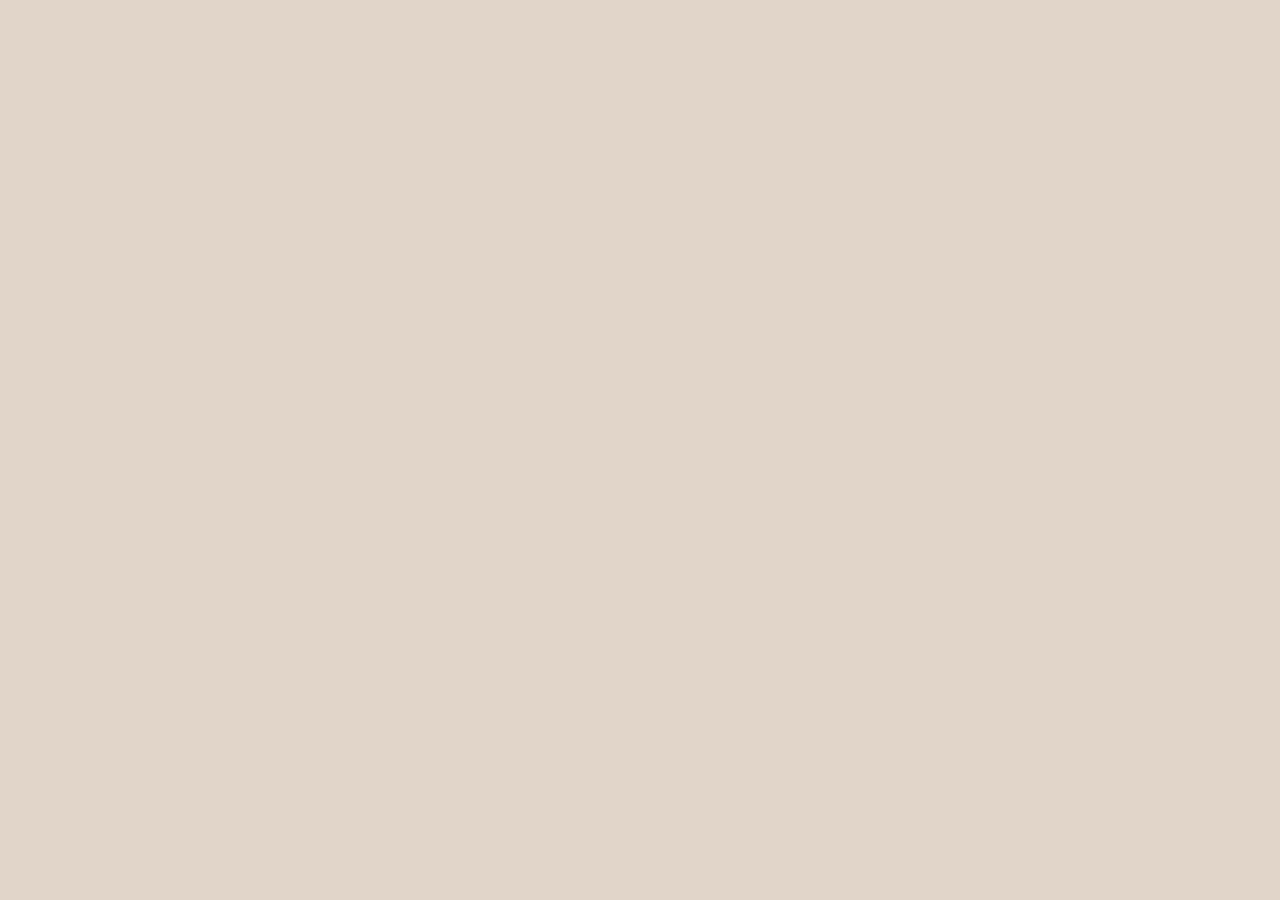
==== index.html @ 3ebf9dfa "feat: add templates for home and menu pages" ====
<!doctype html>
<html lang="en">
  <head>
    <meta charset="UTF-8">
    <meta name="viewport" content="width=device-width, initial-scale=1.0">
    <meta name="description" content="Coffee House Resource — a cozy place to enjoy premium coffee, tea and desserts.">
    <title>Coffee House</title>
    <link rel="icon" href="assets/favicon.svg" type="image/svg+xml">
    <link rel="preconnect" href="https://fonts.googleapis.com">
    <link rel="preconnect" href="https://fonts.gstatic.com" crossorigin>
    <link
      rel="stylesheet"
      href="https://fonts.googleapis.com/css2?family=Inter:ital,wght@0,400;0,600;1,600&display=swap"
    >
    <link rel="stylesheet" href="css/tokens.css">
    <link rel="stylesheet" href="css/base.css">
    <link rel="stylesheet" href="css/components.css">
    <link rel="stylesheet" href="css/layout.css">
  </head>
  <body>
    <header class="header"></header>

    <main class="main"></main>

    <footer class="footer"></footer>
  </body>
</html>
---- css/tokens.css ----
:root {
  --text-primary: #403f3d;
  --text-inverse: #e1d4c9;
  --text-accent: #b0907a;

  --background-page: #e1d4c9;
  --background-container: #665f55;
  --background-overlay: rgb(64 63 61 / 80%);

  --border-primary: #c1b6ad;
  --border-inverse: #665f55;

  --font-family: "Inter", sans-serif;
  --font-weight-regular: 400;
  --font-weight-semibold: 600;

  --heading-1: var(--font-weight-semibold) 72px / 1.05 var(--font-family);
  --heading-1-accent: italic var(--font-weight-semibold) 72px / 1.05 var(--font-family);
  --heading-2: var(--font-weight-semibold) 60px / 1.25 var(--font-family);
  --heading-2-accent: italic var(--font-weight-semibold) 60px / 1.25 var(--font-family);
  --heading-3: var(--font-weight-semibold) 24px / 1.25 var(--font-family);

  --body-medium: var(--font-weight-regular) 16px / 1.5 var(--font-family);
  --body-small: var(--font-weight-regular) 14px / 20px var(--font-family);
  --body-caption: var(--font-weight-semibold) 10px / 1.4 var(--font-family);

  --action-link-button: var(--font-weight-semibold) 16px / 1.5 var(--font-family);
  --action-burger-link: var(--font-weight-semibold) 32px / 1.25 var(--font-family);

  --radius-pill: 100px;
  --radius-large: 40px;
  --radius-medium: 20px;

  --space-4: 4px;
  --space-8: 8px;
  --space-12: 12px;
  --space-16: 16px;
  --space-20: 20px;
  --space-40: 40px;
  --space-60: 60px;
  --space-100: 100px;
  --section-gap: var(--space-100);

  --container-max-width: 1440px;
  --container-padding: 40px;
  --header-height: 60px;

  --button-width: 200px;
  --button-icon-size: 60px;
  --button-burger-size: 44px;
  --icon-size-small: 20px;
  --icon-size-medium: 24px;
  --icon-size-large: 36px;
  --slider-control-width: 40px;
  --slider-control-height: 4px;

  --transition: 0.3s ease-in-out;

  color-scheme: light;
}

/* Dark theme */
:root:has(#theme-toggle:checked) {
  --text-primary: #e1d4c9;
  --text-inverse: #e1d4c9;
  --text-accent: #b0907a;

  --background-page: #292826;
  --background-container: #403f3d;
  --background-overlay: rgb(41 40 38 / 80%);

  --border-primary: #665f55;
  --border-inverse: #c1b6ad;

  color-scheme: dark;
}

@media (max-width: 600px) {
  :root {
    --heading-1: var(--font-weight-semibold) 42px / 1.15 var(--font-family);
    --heading-1-accent: italic var(--font-weight-semibold) 42px / 1.15 var(--font-family);
    --heading-2: var(--font-weight-semibold) 32px / 1.25 var(--font-family);
    --heading-2-accent: italic var(--font-weight-semibold) 32px / 1.25 var(--font-family);

    --container-padding: 16px;
  }
}
---- css/base.css ----
*,
*::before,
*::after {
  box-sizing: border-box;
}

html {
  scroll-behavior: smooth;
  -webkit-text-size-adjust: 100%;
}

body {
  margin: 0;
  min-width: 380px;
  font: var(--body-medium);
  color: var(--text-primary);
  background-color: var(--background-page);
  transition:
    color var(--transition),
    background-color var(--transition);
}

h1,
h2,
h3,
p,
ul,
figure {
  margin: 0;
}

ul {
  padding: 0;
  list-style: none;
}

a {
  color: inherit;
  text-decoration: none;
}

img,
svg {
  display: block;
  max-width: 100%;
}

button,
input {
  font: inherit;
  color: inherit;
}

button {
  padding: 0;
  border: none;
  background: none;
  cursor: pointer;
}

.container {
  width: 100%;
  max-width: var(--container-max-width);
  margin-inline: auto;
  padding-inline: var(--container-padding);
}

.accent {
  font-style: italic;
  color: var(--text-accent);
}

.visually-hidden {
  position: absolute;
  width: 1px;
  height: 1px;
  margin: -1px;
  padding: 0;
  overflow: hidden;
  clip: rect(0 0 0 0);
  white-space: nowrap;
  border: 0;
}
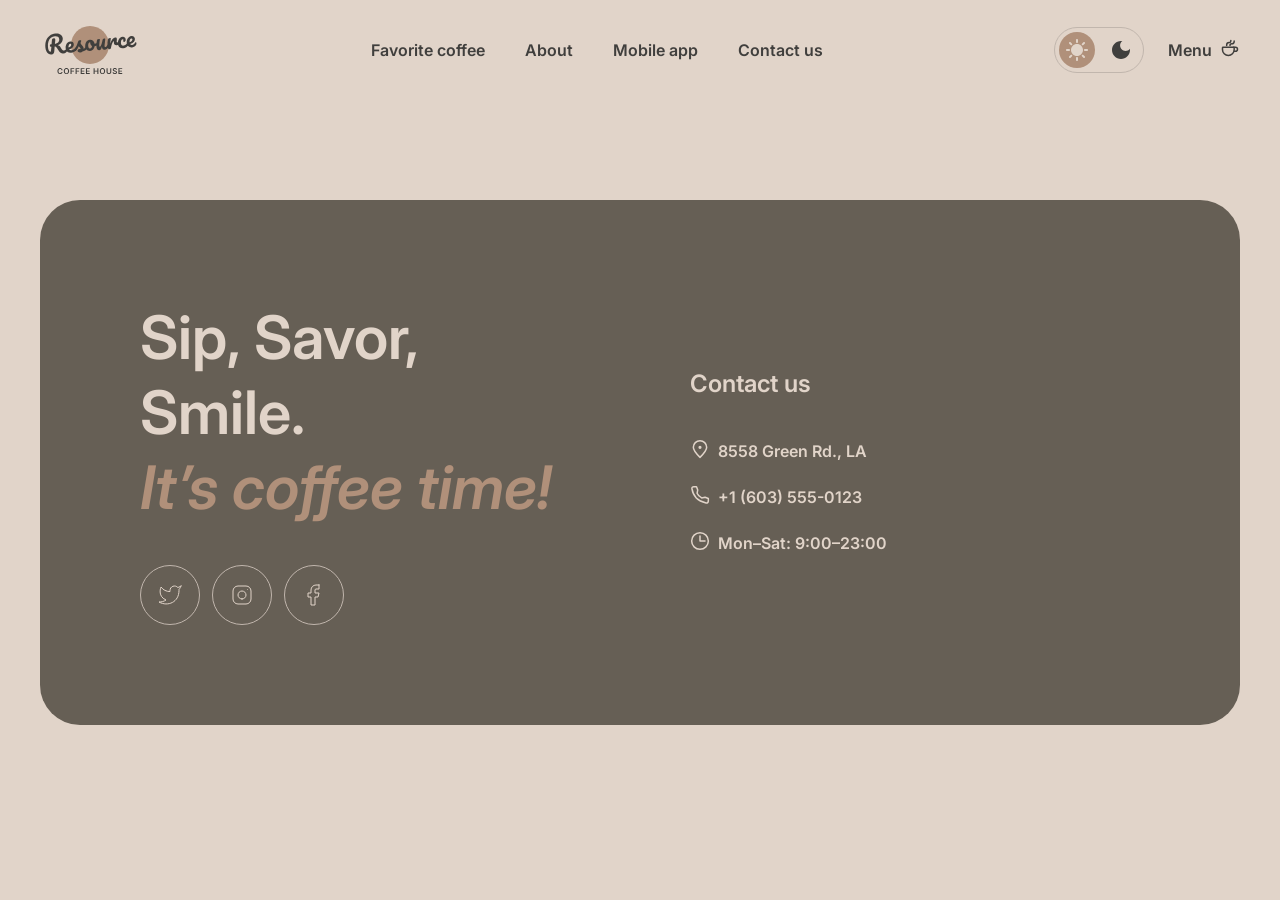
==== commit 35cfb7f0: "feat: add layout for header and footer on both pages" ====
--- a/index.html
+++ b/index.html
@@ -18,10 +18,107 @@
     <link rel="stylesheet" href="css/layout.css">
   </head>
   <body>
-    <header class="header"></header>
+    <header class="header">
+      <div class="container header__inner">
+        <a class="logo" href="index.html">
+          <img class="logo__image logo__image--light" src="assets/icons/logo.svg" width="100" height="60" alt="Resource Coffee House">
+          <img class="logo__image logo__image--dark" src="assets/icons/logo-dark.svg" width="100" height="60" alt="Resource Coffee House">
+        </a>
+        <nav class="nav" aria-label="Main navigation">
+          <ul class="nav__list">
+            <li><a class="link" href="#favorite-coffee">Favorite coffee</a></li>
+            <li><a class="link" href="#about">About</a></li>
+            <li><a class="link" href="#mobile-app">Mobile app</a></li>
+            <li><a class="link" href="#contacts">Contact us</a></li>
+          </ul>
+          <ul class="nav__catalog">
+            <li><a class="link" href="menu.html">Menu <svg class="icon icon--coffee-cup" viewBox="0 0 20 20" fill="none" aria-hidden="true" focusable="false">
+              <path d="M14.1667 9.76667V11.6667C14.1667 14.8883 11.555 17.5 8.33333 17.5C5.11167 17.5 2.5 14.8883 2.5 11.6667V9.76667C2.5 9.4353 2.76863 9.16667 3.1 9.16667H13.5667C13.898 9.16667 14.1667 9.4353 14.1667 9.76667Z" stroke="currentColor" stroke-width="1.5" stroke-linecap="round" stroke-linejoin="round"/>
+              <path d="M10 7.5C10 6.66667 10.5952 5.83333 11.7857 5.83333C13.1007 5.83333 14.1667 4.76734 14.1667 3.45238V2.91667" stroke="currentColor" stroke-width="1.5" stroke-linecap="round" stroke-linejoin="round"/>
+              <path d="M6.66667 7.5V7.08333C6.66667 5.70262 7.78595 4.58333 9.16667 4.58333C10.0871 4.58333 10.8333 3.83714 10.8333 2.91667V2.5" stroke="currentColor" stroke-width="1.5" stroke-linecap="round" stroke-linejoin="round"/>
+              <path d="M13.3333 9.16667H15.4167C16.5673 9.16667 17.5 10.0994 17.5 11.25C17.5 12.4006 16.5673 13.3333 15.4167 13.3333H14.1667" stroke="currentColor" stroke-width="1.5" stroke-linecap="round" stroke-linejoin="round"/>
+            </svg></a></li>
+          </ul>
+        </nav>
+        <label class="theme-switch header__theme-switch">
+          <input class="theme-switch__input visually-hidden" id="theme-toggle" type="checkbox" role="switch" aria-label="Dark theme">
+          <span class="theme-switch__option theme-switch__option--light"><svg class="icon icon--sun" viewBox="0 0 36 36" fill="none" aria-hidden="true" focusable="false">
+            <path d="M17 10V8C17 7.45 17.45 7 18 7C18.55 7 19 7.45 19 8V10C19 10.55 18.55 11 18 11C17.45 11 17 10.55 17 10ZM24.36 13.05L25.77 11.63C26.16 11.24 26.16 10.61 25.77 10.22C25.38 9.83 24.75 9.83 24.36 10.22L22.95 11.64C22.56 12.03 22.56 12.66 22.95 13.05C23.34 13.44 23.97 13.44 24.36 13.05ZM28 17H26C25.45 17 25 17.45 25 18C25 18.55 25.45 19 26 19H28C28.55 19 29 18.55 29 18C29 17.45 28.55 17 28 17ZM18 25C17.45 25 17 25.45 17 26V28C17 28.55 17.45 29 18 29C18.55 29 19 28.55 19 28V26C19 25.45 18.55 25 18 25ZM11.64 13.05L10.22 11.64C9.83 11.25 9.83 10.61 10.22 10.23C10.61 9.85 11.25 9.84 11.63 10.23L13.04 11.64C13.43 12.03 13.43 12.67 13.04 13.05C12.65 13.43 12.02 13.44 11.64 13.05ZM22.95 22.95C22.56 23.34 22.56 23.98 22.95 24.36L24.36 25.77C24.75 26.16 25.39 26.16 25.77 25.77C26.16 25.38 26.16 24.74 25.77 24.36L24.36 22.95C23.98 22.56 23.34 22.56 22.95 22.95ZM8 19H10C10.55 19 11 18.55 11 18C11 17.45 10.55 17 10 17H8C7.45 17 7 17.45 7 18C7 18.55 7.45 19 8 19ZM11.64 25.78L13.05 24.37C13.44 23.98 13.44 23.34 13.05 22.96C12.66 22.58 12.02 22.57 11.64 22.96L10.23 24.37C9.84 24.76 9.84 25.4 10.23 25.78C10.61 26.17 11.25 26.17 11.64 25.78ZM18 12C14.69 12 12 14.69 12 18C12 21.31 14.69 24 18 24C21.31 24 24 21.31 24 18C24 14.69 21.31 12 18 12Z" fill="currentColor"/>
+          </svg></span>
+          <span class="theme-switch__option theme-switch__option--dark"><svg class="icon icon--moon" viewBox="0 0 36 36" fill="none" aria-hidden="true" focusable="false">
+            <path d="M18 9C13.03 9 9 13.03 9 18C9 22.97 13.03 27 18 27C22.97 27 27 22.97 27 18C27 17.54 26.96 17.08 26.9 16.64C25.92 18.01 24.32 18.9 22.5 18.9C19.52 18.9 17.1 16.48 17.1 13.5C17.1 11.69 17.99 10.08 19.36 9.1C18.92 9.04 18.46 9 18 9Z" fill="currentColor"/>
+          </svg></span>
+        </label>
+        <button class="burger-button header__burger" type="button" aria-label="Open menu">
+          <svg class="icon icon--burger" viewBox="0 0 17.5 9.5" fill="none" aria-hidden="true" focusable="false">
+            <path d="M0.75 0.75H16.75" stroke="currentColor" stroke-width="1.5" stroke-linecap="round" stroke-linejoin="round"/>
+            <path d="M0.75 8.75H16.75" stroke="currentColor" stroke-width="1.5" stroke-linecap="round" stroke-linejoin="round"/>
+          </svg>
+        </button>
+      </div>
+    </header>
 
     <main class="main"></main>
 
-    <footer class="footer"></footer>
+    <footer class="footer" id="contacts">
+      <div class="container">
+        <div class="footer__inner">
+          <div class="footer__offer">
+            <h2 class="footer__title">Sip, Savor, Smile. <span class="accent">It’s coffee time!</span></h2>
+            <ul class="footer__socials">
+              <li>
+                <a class="social-link" href="https://x.com" target="_blank" rel="noopener noreferrer" aria-label="Twitter">
+                  <svg class="icon icon--twitter" viewBox="0 0 24 24" fill="none" aria-hidden="true" focusable="false">
+                    <path d="M23 3.01006C23 3.01006 20.9821 4.20217 19.86 4.54006C19.2577 3.84757 18.4573 3.35675 17.567 3.13398C16.6767 2.91122 15.7395 2.96725 14.8821 3.29451C14.0247 3.62177 13.2884 4.20446 12.773 4.96377C12.2575 5.72309 11.9877 6.62239 12 7.54006V8.54006C10.2426 8.58562 8.50127 8.19587 6.93101 7.4055C5.36074 6.61513 4.01032 5.44869 3 4.01006C3 4.01006 -1 13.0101 8 17.0101C5.94053 18.408 3.48716 19.109 1 19.0101C10 24.0101 21 19.0101 21 7.51006C20.9991 7.23151 20.9723 6.95365 20.92 6.68006C21.9406 5.67355 23 3.01006 23 3.01006Z" stroke="currentColor" stroke-linecap="round" stroke-linejoin="round"/>
+                  </svg>
+                </a>
+              </li>
+              <li>
+                <a class="social-link" href="https://www.instagram.com" target="_blank" rel="noopener noreferrer" aria-label="Instagram">
+                  <svg class="icon icon--instagram" viewBox="0 0 24 24" fill="none" aria-hidden="true" focusable="false">
+                    <path d="M12 16C14.2091 16 16 14.2091 16 12C16 9.79086 14.2091 8 12 8C9.79086 8 8 9.79086 8 12C8 14.2091 9.79086 16 12 16Z" stroke="currentColor" stroke-linecap="round" stroke-linejoin="round"/>
+                    <path d="M3 16V8C3 5.23858 5.23858 3 8 3H16C18.7614 3 21 5.23858 21 8V16C21 18.7614 18.7614 21 16 21H8C5.23858 21 3 18.7614 3 16Z" stroke="currentColor"/>
+                    <path d="M17.5 6.51L17.51 6.49889" stroke="currentColor" stroke-linecap="round" stroke-linejoin="round"/>
+                  </svg>
+                </a>
+              </li>
+              <li>
+                <a class="social-link" href="https://www.facebook.com" target="_blank" rel="noopener noreferrer" aria-label="Facebook">
+                  <svg class="icon icon--facebook" viewBox="0 0 24 24" fill="none" aria-hidden="true" focusable="false">
+                    <path d="M17 2H14C12.6739 2 11.4021 2.52678 10.4645 3.46447C9.52678 4.40215 9 5.67392 9 7V10H6V14H9V22H13V14H16L17 10H13V7C13 6.73478 13.1054 6.48043 13.2929 6.29289C13.4804 6.10536 13.7348 6 14 6H17V2Z" stroke="currentColor" stroke-linecap="round" stroke-linejoin="round"/>
+                  </svg>
+                </a>
+              </li>
+            </ul>
+          </div>
+          <div class="footer__contacts">
+            <h3 class="footer__subtitle">Contact us</h3>
+            <address class="footer__address">
+              <ul class="footer__contacts-list">
+                <li>
+                  <a class="link" href="https://www.google.com/maps/search/?api=1&amp;query=8558+Green+Rd.,+Los+Angeles" target="_blank" rel="noopener noreferrer">
+                    <svg class="icon icon--pin" viewBox="0 0 20 20" fill="none" aria-hidden="true" focusable="false">
+                      <path d="M16.6667 8.33333C16.6667 12.0152 10 18.3333 10 18.3333C10 18.3333 3.33333 12.0152 3.33333 8.33333C3.33333 4.65143 6.3181 1.66667 10 1.66667C13.6819 1.66667 16.6667 4.65143 16.6667 8.33333Z" stroke="currentColor" stroke-width="1.5"/>
+                      <path d="M10 9.16667C10.4602 9.16667 10.8333 8.79357 10.8333 8.33333C10.8333 7.8731 10.4602 7.5 10 7.5C9.53976 7.5 9.16667 7.8731 9.16667 8.33333C9.16667 8.79357 9.53976 9.16667 10 9.16667Z" fill="currentColor" stroke="currentColor" stroke-width="1.5" stroke-linecap="round" stroke-linejoin="round"/>
+                    </svg>8558 Green Rd., LA
+                  </a>
+                </li>
+                <li>
+                  <a class="link" href="tel:+16035550123"><svg class="icon icon--phone" viewBox="0 0 20 20" fill="none" aria-hidden="true" focusable="false">
+                    <path d="M15.0985 12.2517L11.6667 12.9167C9.34857 11.7532 7.91667 10.4167 7.08333 8.33333L7.72496 4.89158L6.5121 1.66667L3.72959 1.66667C2.60204 1.66667 1.71479 2.59962 1.90121 3.71165C2.299 6.08458 3.37244 10.0391 6.25 12.9167C9.27351 15.9402 13.5663 17.3318 16.1379 17.9288C17.2991 18.1984 18.3333 17.2908 18.3333 16.0988L18.3333 13.4844L15.0985 12.2517Z" stroke="currentColor" stroke-width="1.5" stroke-linecap="round" stroke-linejoin="round"/>
+                  </svg>+1 (603) 555-0123</a>
+                </li>
+                <li>
+                  <span class="link footer__hours"><svg class="icon icon--clock" viewBox="0 0 20 20" fill="none" aria-hidden="true" focusable="false">
+                    <path d="M10 5L10 10L15 10" stroke="currentColor" stroke-width="1.5" stroke-linecap="round" stroke-linejoin="round"/>
+                    <path d="M10 18.3333C14.6024 18.3333 18.3333 14.6024 18.3333 10C18.3333 5.39763 14.6024 1.66667 10 1.66667C5.39763 1.66667 1.66667 5.39763 1.66667 10C1.66667 14.6024 5.39763 18.3333 10 18.3333Z" stroke="currentColor" stroke-width="1.5" stroke-linecap="round" stroke-linejoin="round"/>
+                  </svg>Mon–Sat: 9:00–23:00</span>
+                </li>
+              </ul>
+            </address>
+          </div>
+        </div>
+      </div>
+    </footer>
   </body>
 </html>
--- a/css/tokens.css
+++ b/css/tokens.css
@@ -36,6 +36,7 @@
   --space-12: 12px;
   --space-16: 16px;
   --space-20: 20px;
+  --space-24: 24px;
   --space-40: 40px;
   --space-60: 60px;
   --space-100: 100px;
--- a/css/base.css
+++ b/css/base.css
@@ -81,3 +81,8 @@
   white-space: nowrap;
   border: 0;
 }
+
+:focus-visible {
+  outline: 2px solid var(--text-accent);
+  outline-offset: 2px;
+}
--- a/css/components.css
+++ b/css/components.css
@@ -0,0 +1,381 @@
+.icon {
+  --icon-size: var(--icon-size-medium);
+
+  display: block;
+  flex-shrink: 0;
+  width: var(--icon-size);
+  height: var(--icon-size);
+}
+
+.icon--coffee-cup,
+.icon--pin,
+.icon--phone,
+.icon--clock {
+  --icon-size: var(--icon-size-small);
+}
+
+.icon--app-store {
+  --icon-size: 32px;
+}
+
+.icon--google-play {
+  --icon-size: 28px;
+}
+
+.icon--sun,
+.icon--moon {
+  --icon-size: var(--icon-size-large);
+}
+
+.link {
+  position: relative;
+  display: inline-flex;
+  align-items: flex-start;
+  gap: var(--space-8);
+  font: var(--action-link-button);
+}
+
+.link::after {
+  content: "";
+  position: absolute;
+  left: 0;
+  right: 0;
+  bottom: calc(-1 * var(--space-4));
+  height: 2px;
+  border-radius: var(--radius-pill);
+  background-color: currentColor;
+  transform: scaleX(0);
+  transition: transform var(--transition);
+}
+
+.link:hover::after,
+.link[aria-current="page"]::after {
+  transform: scaleX(1);
+}
+
+.button {
+  display: inline-flex;
+  align-items: center;
+  justify-content: center;
+  width: var(--button-width);
+  max-width: 100%;
+  border: 1px solid transparent;
+  border-radius: var(--radius-pill);
+  font: var(--action-link-button);
+  text-align: center;
+  transition:
+    color var(--transition),
+    background-color var(--transition),
+    border-color var(--transition);
+}
+
+.button--primary {
+  padding: var(--space-20);
+  color: var(--text-primary);
+  background-color: var(--background-page);
+}
+
+.button--primary .icon {
+  width: 0;
+  opacity: 0;
+  transition:
+    width var(--transition),
+    margin var(--transition),
+    opacity var(--transition);
+}
+
+.button--primary:hover .icon {
+  width: var(--icon-size);
+  margin-inline-start: var(--space-8);
+  opacity: 1;
+}
+
+.button--secondary {
+  padding: var(--space-8) var(--space-20);
+  color: var(--text-primary);
+  border-color: var(--border-inverse);
+}
+
+.button--secondary:hover {
+  color: var(--text-inverse);
+  background-color: var(--background-container);
+  border-color: var(--background-container);
+}
+
+.store-button {
+  display: inline-flex;
+  align-items: center;
+  gap: var(--space-8);
+  width: var(--button-width);
+  padding: var(--space-12) var(--space-20);
+  color: var(--text-primary);
+  border: 1px solid var(--border-inverse);
+  border-radius: var(--radius-pill);
+  transition:
+    color var(--transition),
+    background-color var(--transition),
+    border-color var(--transition);
+}
+
+.store-button:hover {
+  color: var(--text-inverse);
+  background-color: var(--background-container);
+  border-color: var(--background-container);
+}
+
+.store-button__icon-box {
+  display: flex;
+  align-items: center;
+  justify-content: center;
+  width: var(--icon-size-large);
+  height: var(--icon-size-large);
+}
+
+.store-button__text {
+  display: flex;
+  flex-direction: column;
+  gap: 2px;
+  font: var(--action-link-button);
+  white-space: nowrap;
+}
+
+.store-button__caption {
+  font: var(--body-caption);
+}
+
+.icon-button {
+  display: inline-flex;
+  align-items: center;
+  justify-content: center;
+  flex-shrink: 0;
+  width: var(--button-icon-size);
+  height: var(--button-icon-size);
+  color: var(--text-primary);
+  border: 1px solid var(--border-inverse);
+  border-radius: var(--radius-pill);
+  transition:
+    color var(--transition),
+    background-color var(--transition),
+    border-color var(--transition);
+}
+
+.icon-button:hover {
+  color: var(--text-inverse);
+  background-color: var(--background-container);
+  border-color: var(--background-container);
+}
+
+.social-link {
+  display: inline-flex;
+  align-items: center;
+  justify-content: center;
+  width: var(--button-icon-size);
+  height: var(--button-icon-size);
+  color: var(--text-inverse);
+  border: 1px solid var(--border-primary);
+  border-radius: var(--radius-pill);
+  transition:
+    color var(--transition),
+    background-color var(--transition),
+    border-color var(--transition);
+}
+
+.social-link:hover {
+  color: var(--text-primary);
+  background-color: var(--background-page);
+  border-color: var(--background-page);
+}
+
+.burger-button {
+  display: inline-flex;
+  align-items: center;
+  justify-content: center;
+  width: var(--button-burger-size);
+  height: var(--button-burger-size);
+  color: var(--text-primary);
+  border: 1px solid var(--border-inverse);
+  border-radius: var(--radius-pill);
+  transition:
+    color var(--transition),
+    background-color var(--transition);
+}
+
+.burger-button:hover {
+  color: var(--text-inverse);
+  background-color: var(--background-container);
+}
+
+.burger-button .icon--burger {
+  width: 18px;
+  height: 10px;
+}
+
+.theme-switch {
+  --theme-option-size: var(--icon-size-large);
+
+  display: inline-flex;
+  align-items: center;
+  gap: var(--space-8);
+  padding: var(--space-4);
+  border: 1px solid var(--border-primary);
+  border-radius: var(--radius-pill);
+  cursor: pointer;
+  transition: border-color var(--transition);
+}
+
+.theme-switch:has(:focus-visible) {
+  outline: 2px solid var(--text-accent);
+  outline-offset: 2px;
+}
+
+.theme-switch__option {
+  display: flex;
+  align-items: center;
+  justify-content: center;
+  width: var(--theme-option-size);
+  height: var(--theme-option-size);
+  color: var(--text-primary);
+  border-radius: var(--radius-pill);
+  transition:
+    color var(--transition),
+    background-color var(--transition);
+}
+
+.theme-switch__input:not(:checked) ~ .theme-switch__option--light,
+.theme-switch__input:checked ~ .theme-switch__option--dark {
+  color: var(--text-inverse);
+  background-color: var(--text-accent);
+}
+
+.theme-switch:hover .theme-switch__input:not(:checked) ~ .theme-switch__option--dark,
+.theme-switch:hover .theme-switch__input:checked ~ .theme-switch__option--light {
+  color: var(--text-inverse);
+  background-color: var(--background-container);
+}
+
+@media (max-width: 768px) {
+  .theme-switch {
+    --theme-option-size: 44px;
+  }
+}
+
+.tab {
+  display: inline-flex;
+  align-items: center;
+  gap: var(--space-8);
+  padding: var(--space-8) var(--space-16) var(--space-8) var(--space-8);
+  font: var(--action-link-button);
+  color: var(--text-primary);
+  border: 1px solid var(--border-primary);
+  border-radius: var(--radius-pill);
+  transition:
+    color var(--transition),
+    background-color var(--transition),
+    border-color var(--transition);
+}
+
+.tab__icon {
+  display: flex;
+  align-items: center;
+  justify-content: center;
+  width: 30px;
+  height: 30px;
+  border-radius: var(--radius-pill);
+  background-color: var(--border-primary);
+  transition: background-color var(--transition);
+}
+
+.tab--active,
+.tab:hover {
+  color: var(--text-inverse);
+  background-color: var(--background-container);
+  border-color: var(--background-container);
+}
+
+.tab--active .tab__icon,
+.tab:hover .tab__icon {
+  background-color: var(--background-page);
+}
+
+.slider-controls {
+  display: flex;
+  gap: var(--space-12);
+}
+
+.slider-control {
+  width: var(--slider-control-width);
+  height: var(--slider-control-height);
+  border-radius: var(--radius-pill);
+  background-color: var(--border-primary);
+  transition: background-color var(--transition);
+}
+
+.slider-control--active {
+  background-color: var(--background-container);
+}
+
+.card {
+  display: flex;
+  flex-direction: column;
+  height: 100%;
+  overflow: hidden;
+  color: var(--text-primary);
+  border: 1px solid var(--border-primary);
+  border-radius: var(--radius-large);
+  cursor: pointer;
+}
+
+.card__image-box {
+  aspect-ratio: 1;
+  overflow: hidden;
+  border-radius: var(--radius-large);
+}
+
+.card__image {
+  width: 100%;
+  height: 100%;
+  object-fit: cover;
+  transform: scale(1.1);
+  transition: transform var(--transition);
+}
+
+.card:hover .card__image {
+  transform: scale(1);
+}
+
+.card__body {
+  display: flex;
+  flex: 1;
+  flex-direction: column;
+  justify-content: space-between;
+  gap: var(--space-12);
+  padding: var(--space-20);
+}
+
+.card__info {
+  display: flex;
+  flex-direction: column;
+  gap: var(--space-12);
+}
+
+.card__title,
+.card__price {
+  font: var(--heading-3);
+}
+
+.photo {
+  overflow: hidden;
+  border-radius: var(--radius-medium);
+}
+
+.photo__image {
+  width: 100%;
+  height: 100%;
+  object-fit: cover;
+  transform: scale(1.1);
+  transition: transform var(--transition);
+}
+
+.photo:hover .photo__image {
+  transform: scale(1);
+}
--- a/css/layout.css
+++ b/css/layout.css
@@ -0,0 +1,145 @@
+.header {
+  padding-top: var(--space-20);
+}
+
+.header__inner {
+  display: grid;
+  grid-template-columns: auto 1fr auto auto;
+  align-items: center;
+  column-gap: var(--space-24);
+  min-height: var(--header-height);
+}
+
+.logo {
+  grid-column: 1;
+  grid-row: 1;
+}
+
+.logo__image--dark,
+:root:has(#theme-toggle:checked) .logo__image--light {
+  display: none;
+}
+
+:root:has(#theme-toggle:checked) .logo__image--dark {
+  display: block;
+}
+
+.nav {
+  display: grid;
+  grid-column: 2 / 5;
+  grid-row: 1;
+  grid-template-columns: subgrid;
+  align-items: center;
+}
+
+.nav__list {
+  display: flex;
+  grid-column: 1;
+  justify-content: center;
+  gap: var(--space-40);
+  white-space: nowrap;
+}
+
+.nav__catalog {
+  grid-column: 3;
+  white-space: nowrap;
+}
+
+.header__theme-switch {
+  grid-column: 3;
+  grid-row: 1;
+}
+
+.header__burger {
+  display: none;
+  grid-column: 4;
+  grid-row: 1;
+}
+
+.main {
+  padding-top: var(--space-20);
+}
+
+.footer {
+  padding-block: var(--section-gap) var(--space-40);
+}
+
+.footer__inner {
+  display: flex;
+  align-items: center;
+  gap: var(--space-100);
+  padding: var(--space-100);
+  color: var(--text-inverse);
+  background-color: var(--background-container);
+  border-radius: var(--radius-large);
+  transition: background-color var(--transition);
+}
+
+.footer__offer,
+.footer__contacts {
+  display: flex;
+  flex: 1;
+  flex-direction: column;
+  gap: var(--space-40);
+}
+
+.footer__title {
+  font: var(--heading-2);
+}
+
+.footer__title .accent {
+  display: block;
+}
+
+.footer__subtitle {
+  font: var(--heading-3);
+}
+
+.footer__socials {
+  display: flex;
+  gap: var(--space-12);
+}
+
+.footer__address {
+  font-style: normal;
+}
+
+.footer__contacts-list {
+  display: flex;
+  flex-direction: column;
+  align-items: flex-start;
+  gap: var(--space-20);
+}
+
+.footer__hours::after {
+  content: none;
+}
+
+@media (max-width: 1024px) {
+  .footer__inner {
+    flex-direction: column;
+    align-items: stretch;
+    padding: var(--space-100) var(--space-60);
+  }
+}
+
+@media (max-width: 900px) {
+  .nav {
+    display: none;
+  }
+
+  .header__burger {
+    display: inline-flex;
+  }
+}
+
+@media (max-width: 600px) {
+  .header__inner {
+    column-gap: var(--space-12);
+  }
+
+  .footer__inner {
+    gap: var(--space-40);
+    padding: var(--space-60) var(--space-16);
+  }
+}
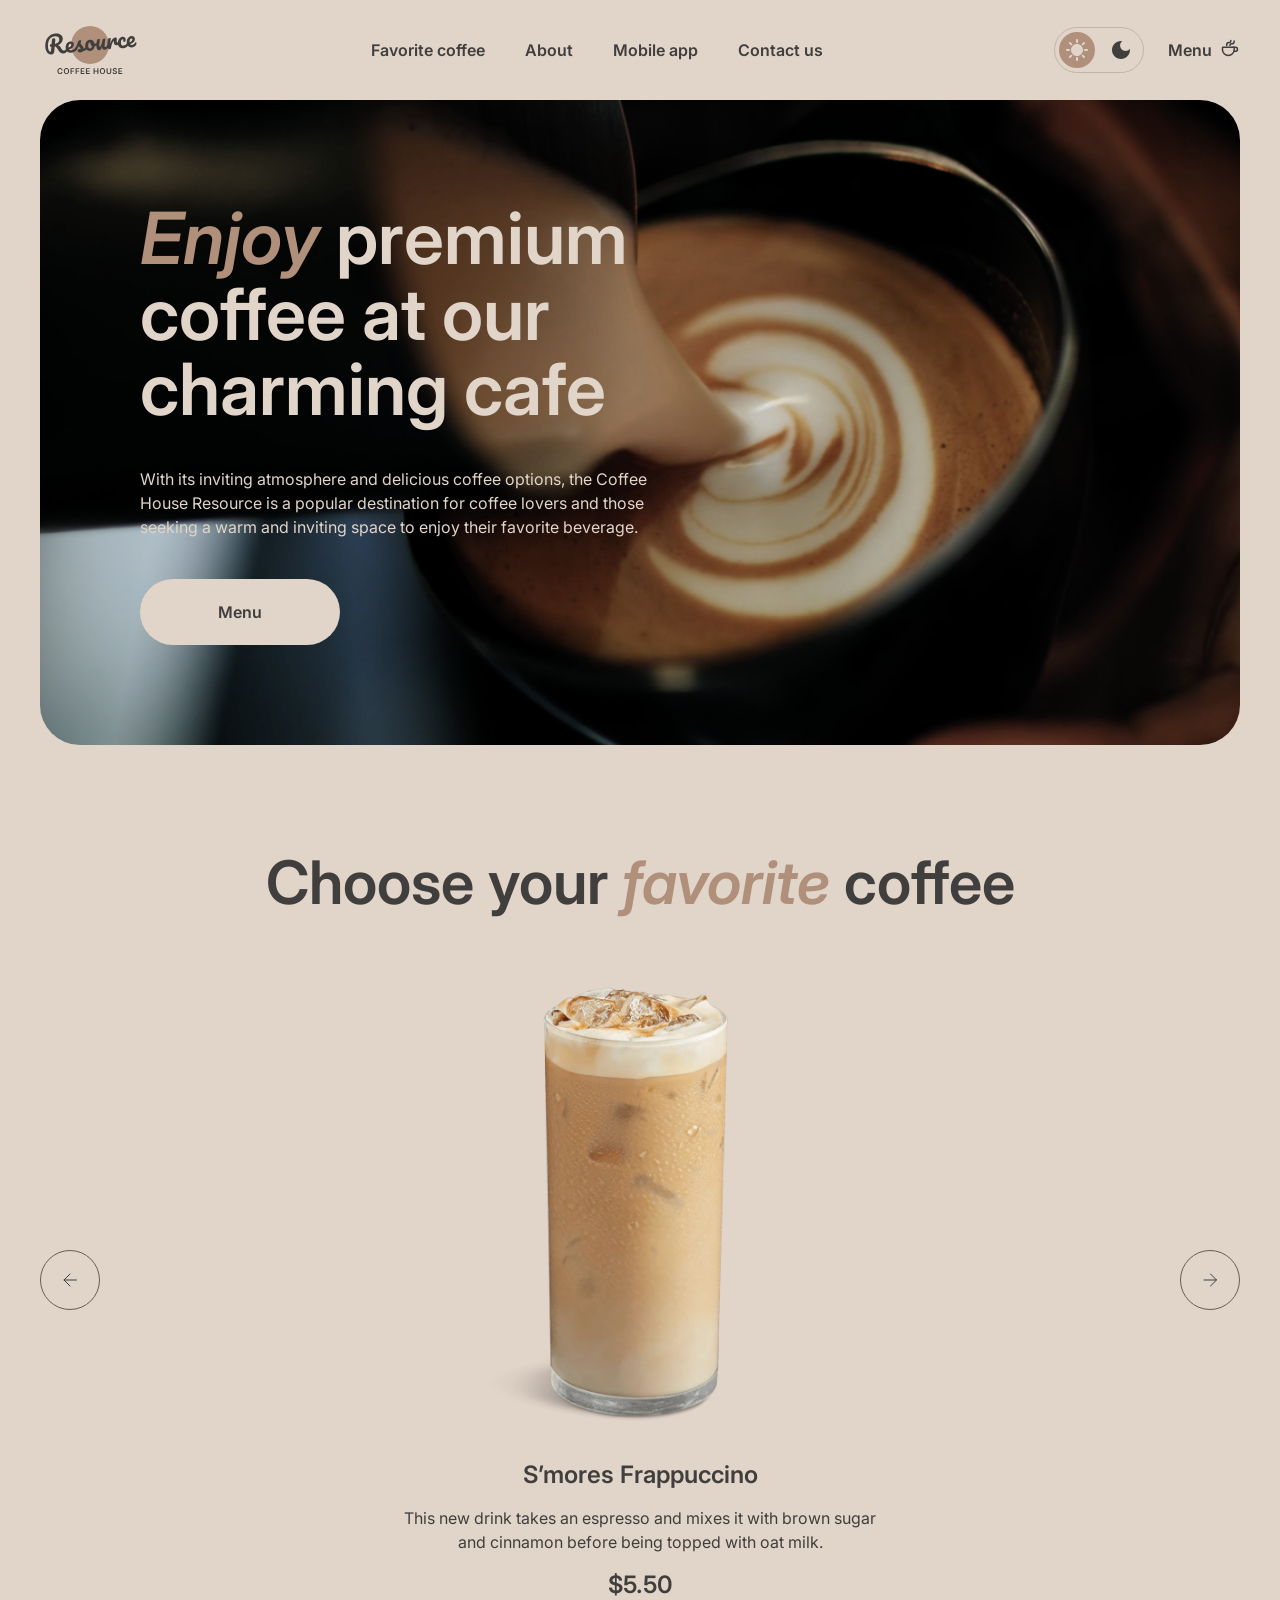
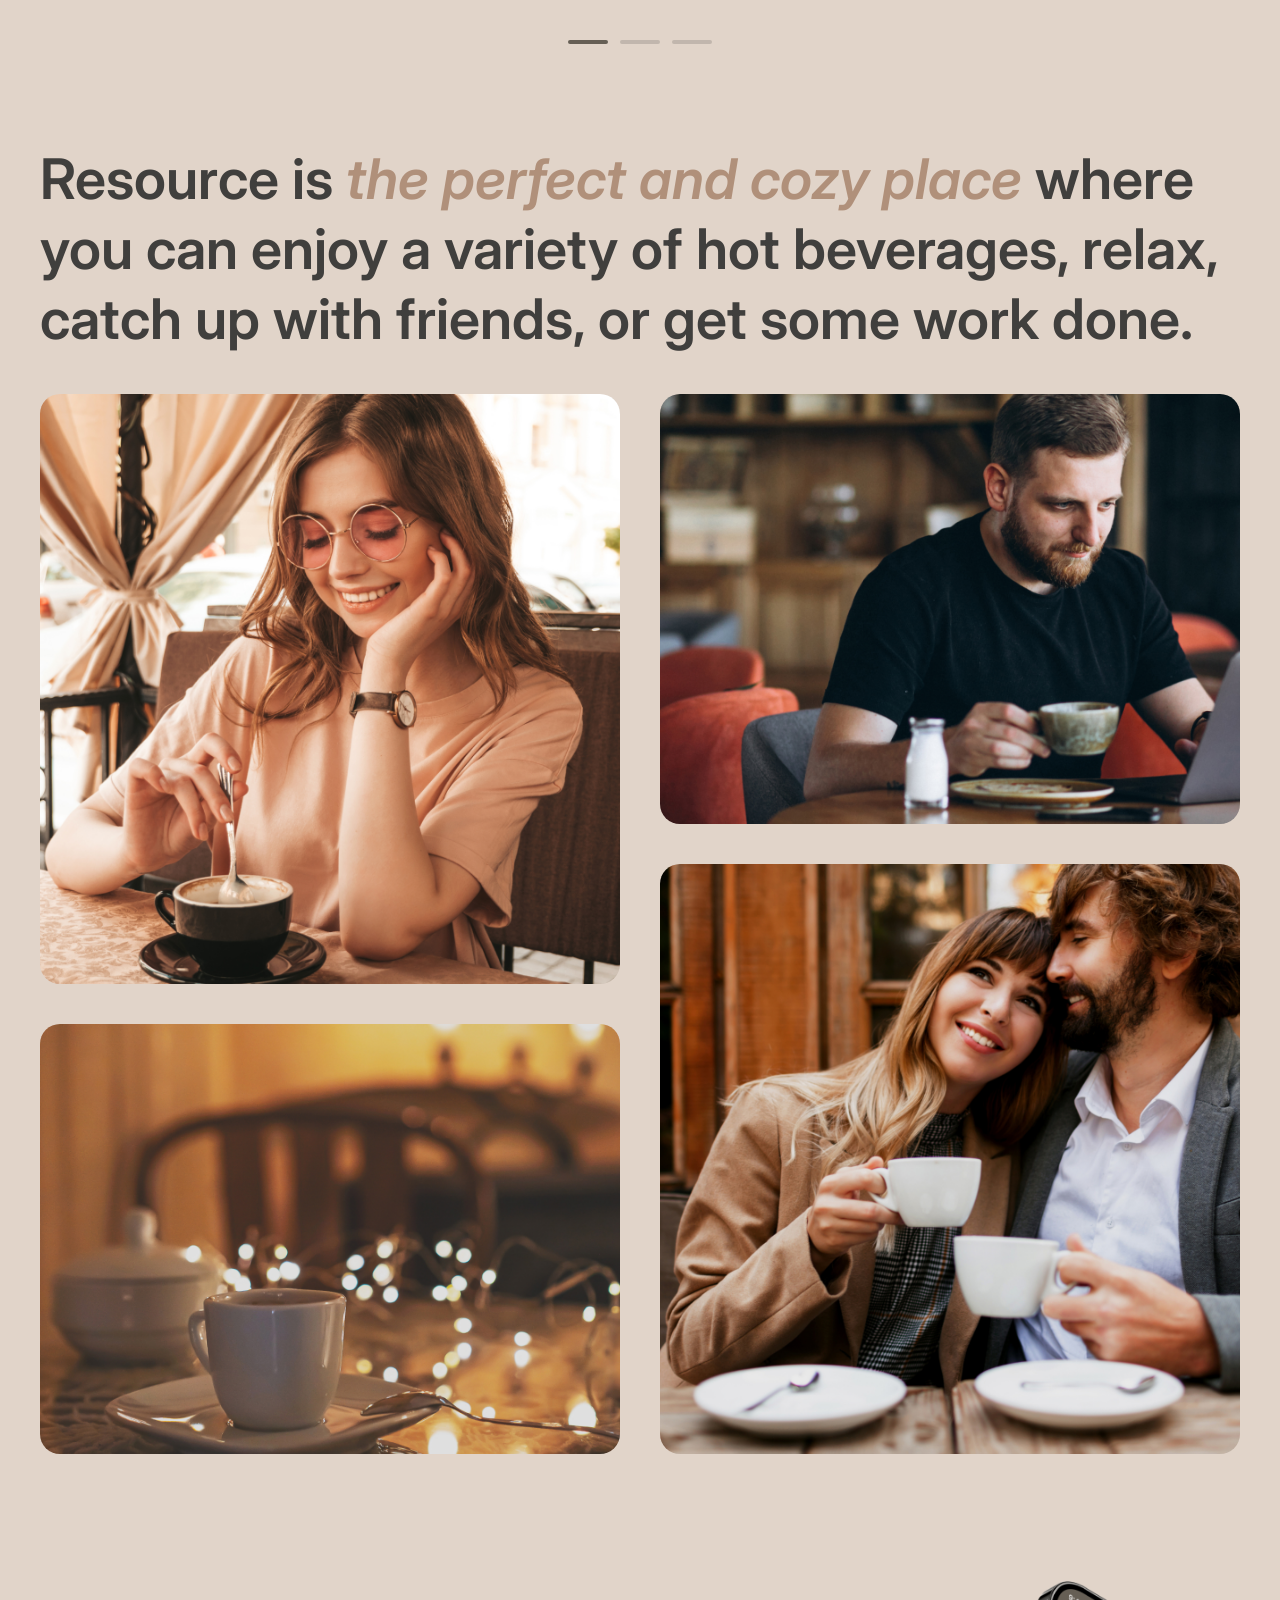
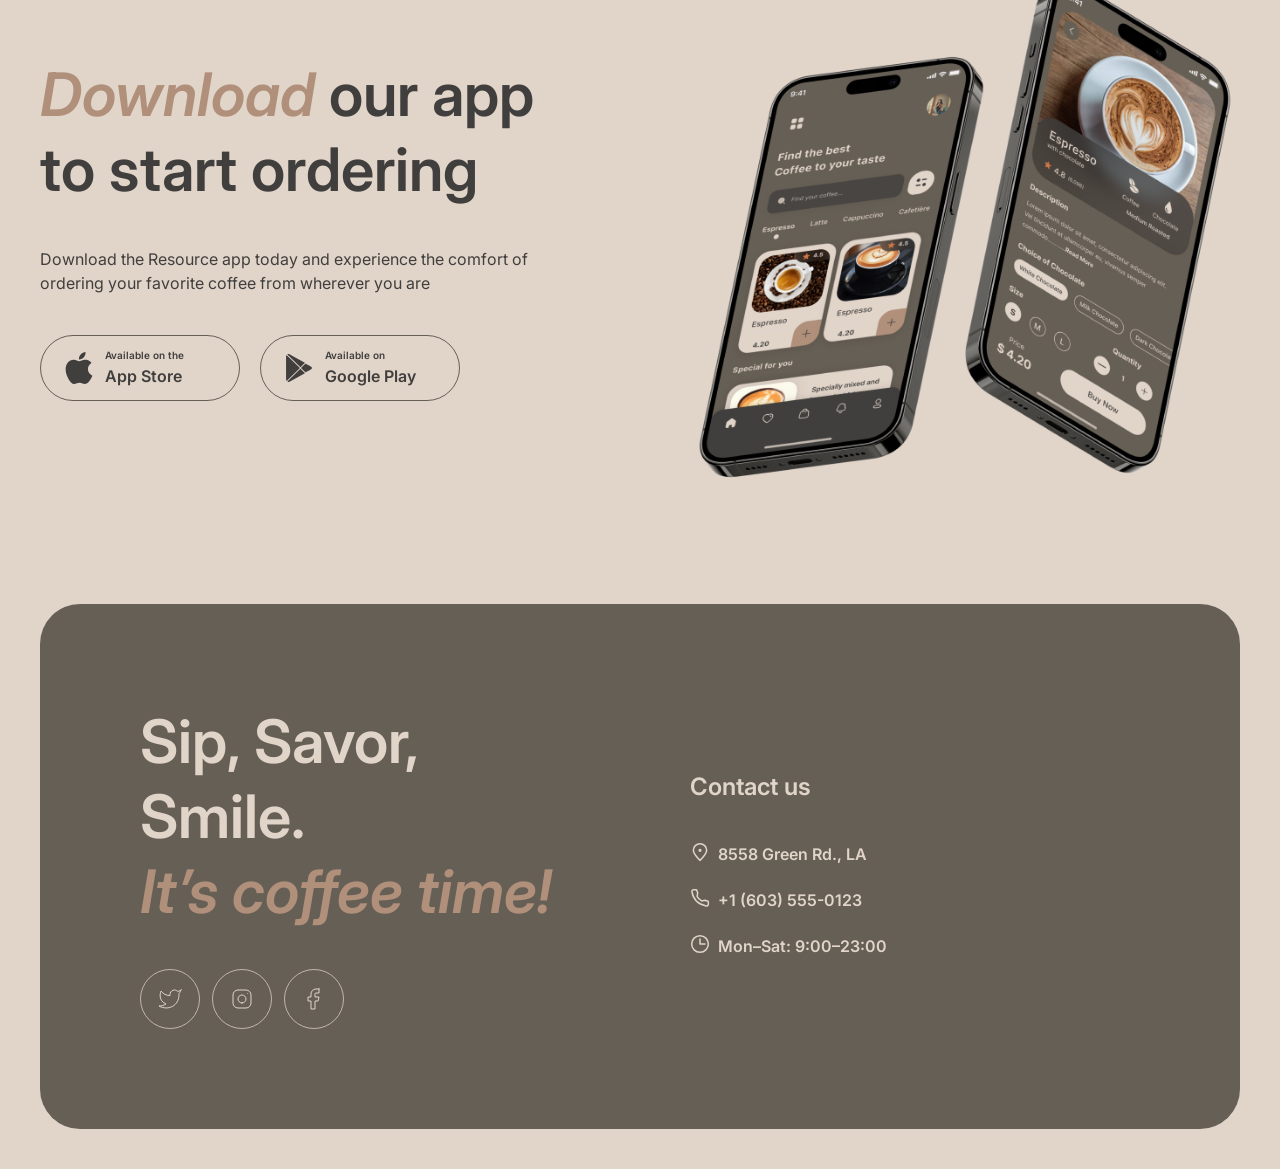
==== commit 7caf5f85: "feat: add sections for main (home) page" ====
--- a/index.html
+++ b/index.html
@@ -58,7 +58,141 @@
       </div>
     </header>
 
-    <main class="main"></main>
+    <main class="main">
+      <section class="hero">
+        <div class="container">
+          <div class="hero__inner">
+            <div class="hero__offer">
+              <h1 class="hero__title"><span class="accent">Enjoy</span> premium coffee at our charming cafe</h1>
+              <p class="hero__text">
+                With its inviting atmosphere and delicious coffee options, the Coffee House Resource is a popular
+                destination for coffee lovers and those seeking a warm and inviting space to enjoy their favorite beverage.
+              </p>
+              <a class="button button--primary" href="menu.html">Menu<svg class="icon icon--coffee-cup" viewBox="0 0 20 20" fill="none" aria-hidden="true" focusable="false">
+                <path d="M14.1667 9.76667V11.6667C14.1667 14.8883 11.555 17.5 8.33333 17.5C5.11167 17.5 2.5 14.8883 2.5 11.6667V9.76667C2.5 9.4353 2.76863 9.16667 3.1 9.16667H13.5667C13.898 9.16667 14.1667 9.4353 14.1667 9.76667Z" stroke="currentColor" stroke-width="1.5" stroke-linecap="round" stroke-linejoin="round"/>
+                <path d="M10 7.5C10 6.66667 10.5952 5.83333 11.7857 5.83333C13.1007 5.83333 14.1667 4.76734 14.1667 3.45238V2.91667" stroke="currentColor" stroke-width="1.5" stroke-linecap="round" stroke-linejoin="round"/>
+                <path d="M6.66667 7.5V7.08333C6.66667 5.70262 7.78595 4.58333 9.16667 4.58333C10.0871 4.58333 10.8333 3.83714 10.8333 2.91667V2.5" stroke="currentColor" stroke-width="1.5" stroke-linecap="round" stroke-linejoin="round"/>
+                <path d="M13.3333 9.16667H15.4167C16.5673 9.16667 17.5 10.0994 17.5 11.25C17.5 12.4006 16.5673 13.3333 15.4167 13.3333H14.1667" stroke="currentColor" stroke-width="1.5" stroke-linecap="round" stroke-linejoin="round"/>
+              </svg></a>
+            </div>
+          </div>
+        </div>
+      </section>
+
+      <section class="section favorite-coffee" id="favorite-coffee">
+        <div class="container">
+          <h2 class="section__title">Choose your <span class="accent">favorite</span> coffee</h2>
+          <div class="slider">
+            <button class="icon-button slider__arrow" type="button" aria-label="Previous slide">
+              <svg class="icon icon--arrow-left" viewBox="0 0 24 24" fill="none" aria-hidden="true" focusable="false">
+                <path d="M18.5 12H6M12 18L6 12L12 6" stroke="currentColor" stroke-linecap="round" stroke-linejoin="round"/>
+              </svg>
+            </button>
+            <div class="slider__viewport">
+              <ul class="slider__track">
+              <li class="slide">
+                <article class="slide__content">
+                  <img class="slide__image" src="assets/images/coffee-slider-1.png" width="480" height="480" alt="S’mores Frappuccino">
+                  <div class="slide__description">
+                    <h3 class="slide__title">S’mores Frappuccino</h3>
+                    <p>This new drink takes an espresso and mixes it with brown sugar and cinnamon before being topped with oat milk.</p>
+                    <p class="slide__price">$5.50</p>
+                  </div>
+                </article>
+              </li>
+              <li class="slide">
+                <article class="slide__content">
+                  <img class="slide__image" src="assets/images/coffee-slider-2.png" width="480" height="480" alt="Caramel Macchiato">
+                  <div class="slide__description">
+                    <h3 class="slide__title">Caramel Macchiato</h3>
+                    <p>Fragrant and unique classic espresso with rich caramel-peanut syrup, with cream under whipped thick foam.</p>
+                    <p class="slide__price">$5.00</p>
+                  </div>
+                </article>
+              </li>
+              <li class="slide">
+                <article class="slide__content">
+                  <img class="slide__image" src="assets/images/coffee-slider-3.png" width="480" height="480" alt="Ice coffee">
+                  <div class="slide__description">
+                    <h3 class="slide__title">Ice coffee</h3>
+                    <p>A popular summer drink that tones and invigorates. Prepared from coffee, milk and ice.</p>
+                    <p class="slide__price">$4.50</p>
+                  </div>
+                </article>
+              </li>
+              </ul>
+            </div>
+            <button class="icon-button slider__arrow" type="button" aria-label="Next slide">
+              <svg class="icon icon--arrow-right" viewBox="0 0 24 24" fill="none" aria-hidden="true" focusable="false">
+                <path d="M6 12H18.5M12.5 18L18.5 12L12.5 6" stroke="currentColor" stroke-linecap="round" stroke-linejoin="round"/>
+              </svg>
+            </button>
+          </div>
+          <div class="slider-controls slider__controls">
+            <span class="slider-control slider-control--active"></span>
+            <span class="slider-control"></span>
+            <span class="slider-control"></span>
+          </div>
+        </div>
+      </section>
+
+      <section class="section about" id="about">
+        <div class="container">
+          <h2 class="section__title about__title">
+            Resource is <span class="accent">the perfect and cozy place</span> where you can enjoy a variety of hot
+            beverages, relax, catch up with friends, or get some work done.
+          </h2>
+          <div class="about__gallery">
+            <div class="about__column">
+              <div class="photo about__photo about__photo--tall">
+                <img class="photo__image" src="assets/images/about-1.png" width="726" height="726" alt="Smiling woman stirring coffee at a cafe table">
+              </div>
+              <div class="photo about__photo about__photo--short about__photo--extra">
+                <img class="photo__image" src="assets/images/about-2.png" width="726" height="726" alt="Cup of coffee on a table surrounded by fairy lights">
+              </div>
+            </div>
+            <div class="about__column">
+              <div class="photo about__photo about__photo--short about__photo--extra">
+                <img class="photo__image" src="assets/images/about-3.png" width="726" height="726" alt="Man drinking coffee while working on a laptop">
+              </div>
+              <div class="photo about__photo about__photo--tall">
+                <img class="photo__image" src="assets/images/about-4.png" width="726" height="726" alt="Happy couple enjoying coffee together">
+              </div>
+            </div>
+          </div>
+        </div>
+      </section>
+
+      <section class="section mobile-app" id="mobile-app">
+        <div class="container mobile-app__inner">
+          <div class="mobile-app__offer">
+            <h2 class="section__title mobile-app__title">
+              <span class="accent">Download</span> our app <span class="mobile-app__title-line">to start ordering</span>
+            </h2>
+            <p>Download the Resource app today and experience the comfort of ordering your favorite coffee from wherever you are</p>
+            <div class="mobile-app__buttons">
+              <a class="store-button" href="https://www.apple.com/app-store/" target="_blank" rel="noopener noreferrer">
+                <span class="store-button__icon-box"><svg class="icon icon--app-store" viewBox="0 0 26.4093 31.6485" fill="none" aria-hidden="true" focusable="false">
+                  <path d="M22.0578 16.8306C22.0209 12.8323 25.4156 10.8871 25.5708 10.7966C23.6483 8.06361 20.6684 7.69021 19.6213 7.66043C17.1185 7.40364 14.6909 9.12057 13.4159 9.12057C12.1156 9.12057 10.1523 7.68524 8.03638 7.72742C5.31352 7.76836 2.76624 9.30541 1.36919 11.6922C-1.51399 16.5589 0.636305 23.7107 3.39861 27.6446C4.7804 29.5711 6.39503 31.7223 8.50843 31.6466C10.576 31.5635 11.3483 30.3614 13.8435 30.3614C16.3157 30.3614 17.0409 31.6466 19.1963 31.5982C21.4153 31.5635 22.8124 29.6629 24.1458 27.719C25.7426 25.5108 26.3839 23.3361 26.4093 23.2245C26.3572 23.2071 22.0998 21.6229 22.0578 16.8306Z" fill="currentColor"/>
+                  <path d="M17.9863 5.07263C19.0983 3.71671 19.8592 1.872 19.648 0C18.0384 0.0694711 16.0256 1.08549 14.8664 2.41164C13.8409 3.58025 12.9248 5.49566 13.1615 7.29695C14.9695 7.42845 16.8259 6.40747 17.9863 5.07263Z" fill="currentColor"/>
+                </svg></span>
+                <span class="store-button__text"><span class="store-button__caption">Available on the</span>App Store</span>
+              </a>
+              <a class="store-button" href="https://play.google.com/store" target="_blank" rel="noopener noreferrer">
+                <span class="store-button__icon-box"><svg class="icon icon--google-play" viewBox="0 0 24.2747 26.2347" fill="none" aria-hidden="true" focusable="false">
+                  <path d="M0.457762 25.1123C0.167804 24.8164 0 24.3556 0 23.7589V2.47515C0 1.87846 0.167804 1.4177 0.457762 1.12176L0.529326 1.0568L12.7618 12.9787V13.2602L0.529326 25.1821L0.457762 25.1123Z" fill="currentColor"/>
+                  <path d="M18.3154 9.00273L14.2424 12.9787V13.2602L18.3203 17.2362L18.4116 17.1844L23.241 14.5053C24.6192 13.745 24.6192 12.4939 23.241 11.7288L18.4116 9.05446L18.3154 9.00273V9.00273Z" fill="currentColor"/>
+                  <path d="M17.672 8.31411L13.5027 12.3791L1.19868 0.381428C1.65644 -0.087748 2.40293 -0.144291 3.25182 0.324885L17.672 8.31411" fill="currentColor"/>
+                  <path d="M17.672 17.9247L3.25182 25.9139C2.40293 26.3783 1.65644 26.3217 1.19868 25.8526L13.5027 13.8597L17.672 17.9247Z" fill="currentColor"/>
+                </svg></span>
+                <span class="store-button__text"><span class="store-button__caption">Available on</span>Google Play</span>
+              </a>
+            </div>
+          </div>
+          <img class="mobile-app__image" src="assets/images/mobile-screens.png" width="630" height="630" alt="Resource app screens on two smartphones">
+        </div>
+      </section>
+    </main>
 
     <footer class="footer" id="contacts">
       <div class="container">
--- a/css/layout.css
+++ b/css/layout.css
@@ -115,6 +115,154 @@
   content: none;
 }
 
+.section {
+  padding-top: var(--section-gap);
+}
+
+.section__title {
+  font: var(--heading-2);
+}
+
+.hero__inner {
+  display: flex;
+  align-items: center;
+  padding: var(--space-100);
+  color: var(--text-inverse);
+  background: url("../assets/images/img-hero.png") center / cover no-repeat;
+  border-radius: var(--radius-large);
+}
+
+.hero__offer {
+  display: flex;
+  flex-direction: column;
+  align-items: flex-start;
+  gap: var(--space-40);
+  max-width: 530px;
+}
+
+.hero__title {
+  font: var(--heading-1);
+}
+
+.favorite-coffee .section__title {
+  margin-bottom: var(--space-40);
+  text-align: center;
+}
+
+.slider {
+  display: flex;
+  align-items: center;
+  justify-content: center;
+  gap: var(--space-40);
+}
+
+.slider__viewport {
+  flex: 1;
+  max-width: 1152px;
+  overflow: hidden;
+}
+
+.slider__track {
+  display: flex;
+}
+
+.slide {
+  flex: 0 0 100%;
+}
+
+.slide__content {
+  display: flex;
+  flex-direction: column;
+  align-items: center;
+  gap: var(--space-20);
+  max-width: 480px;
+  margin-inline: auto;
+  text-align: center;
+}
+
+.slide__image {
+  width: 100%;
+  aspect-ratio: 1;
+  object-fit: cover;
+}
+
+.slide__description {
+  display: flex;
+  flex-direction: column;
+  gap: var(--space-16);
+}
+
+.slide__title,
+.slide__price {
+  font: var(--heading-3);
+}
+
+.slider__controls {
+  justify-content: center;
+  margin-top: var(--space-40);
+}
+
+.about__title {
+  margin-bottom: var(--space-40);
+}
+
+@media (min-width: 601px) {
+  .about__title {
+    font-size: 56px;
+  }
+}
+
+.about__gallery {
+  display: grid;
+  grid-template-columns: 1fr 1fr;
+  gap: var(--space-40);
+}
+
+.about__column {
+  display: flex;
+  flex-direction: column;
+  gap: var(--space-40);
+}
+
+.about__photo--tall {
+  height: 590px;
+}
+
+.about__photo--short {
+  height: 430px;
+}
+
+.mobile-app__inner {
+  display: flex;
+  align-items: center;
+  gap: var(--space-100);
+}
+
+.mobile-app__offer {
+  display: flex;
+  flex: 1;
+  flex-direction: column;
+  align-items: flex-start;
+  gap: var(--space-40);
+}
+
+.mobile-app__title-line {
+  display: block;
+}
+
+.mobile-app__buttons {
+  display: flex;
+  flex-wrap: wrap;
+  gap: var(--space-20);
+}
+
+.mobile-app__image {
+  flex: 1;
+  min-width: 0;
+  max-width: 630px;
+  height: auto;
+}
+
 @media (max-width: 1024px) {
   .footer__inner {
     flex-direction: column;
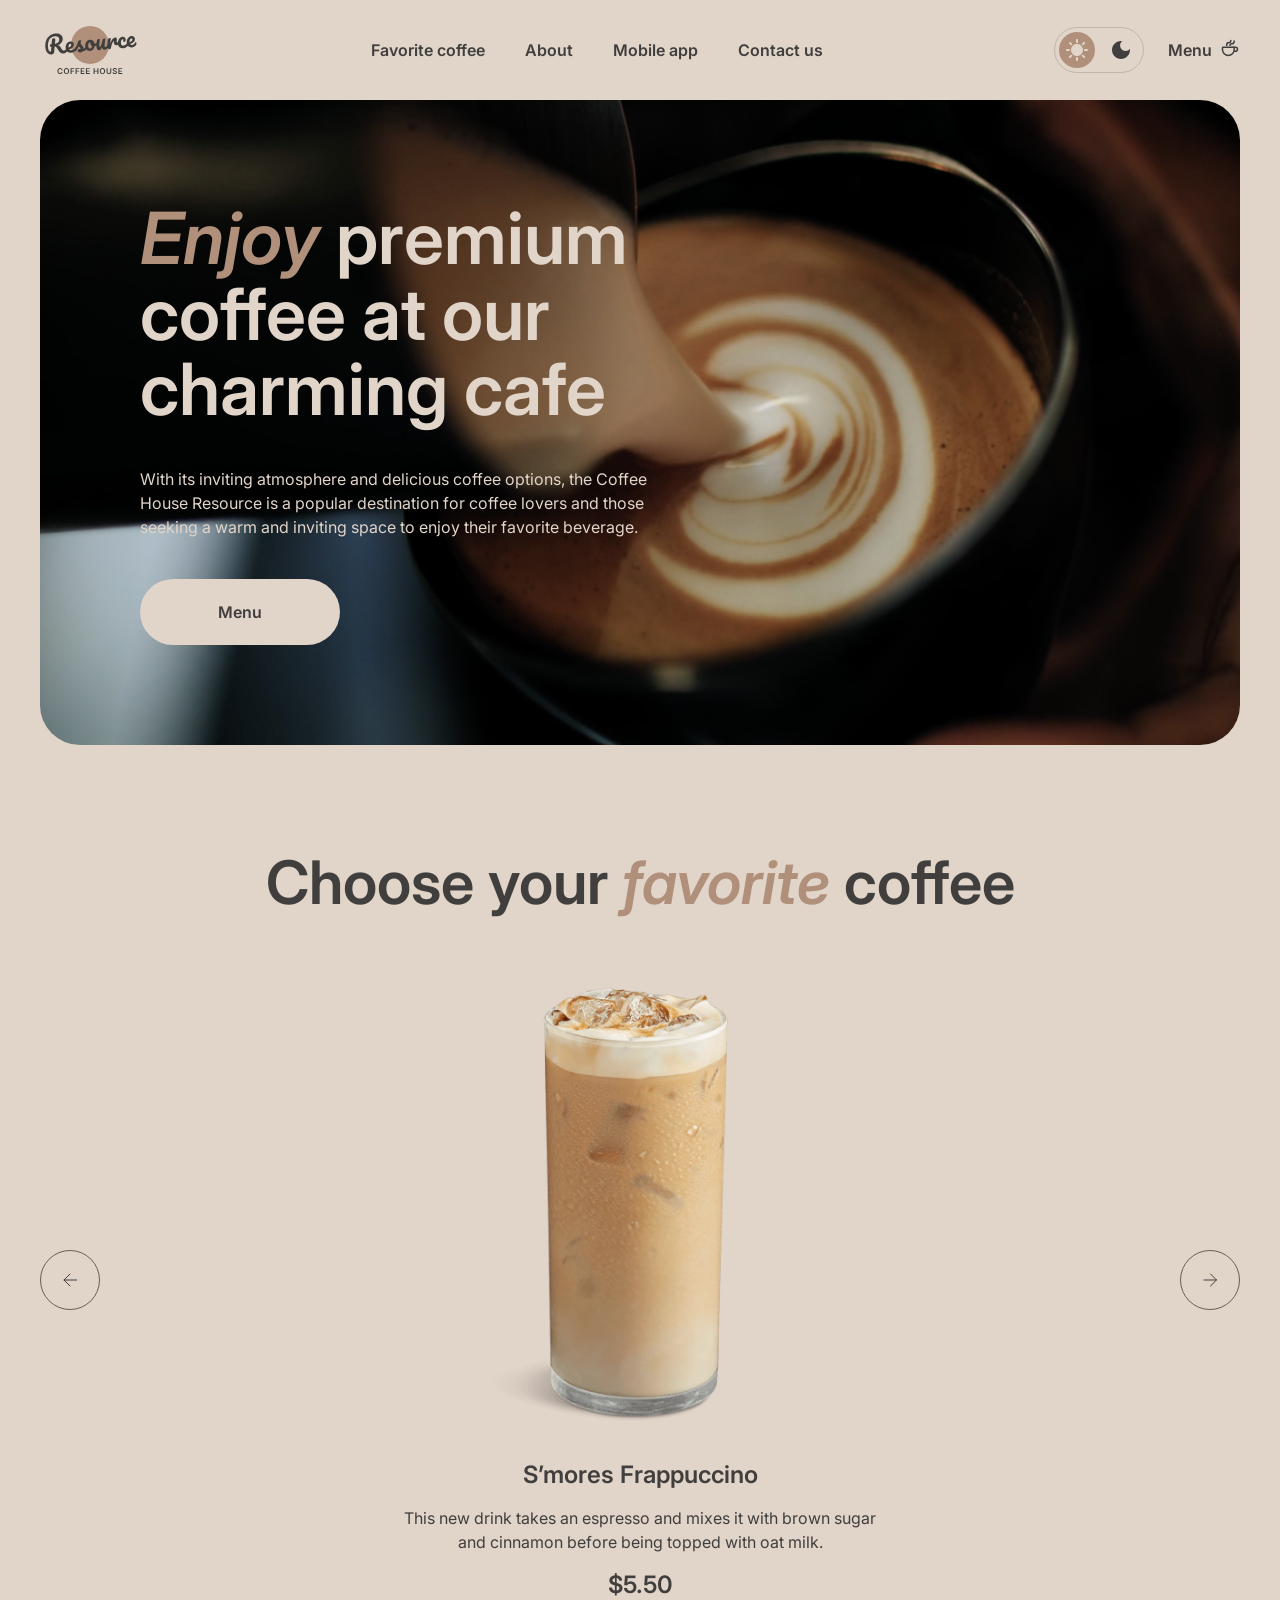
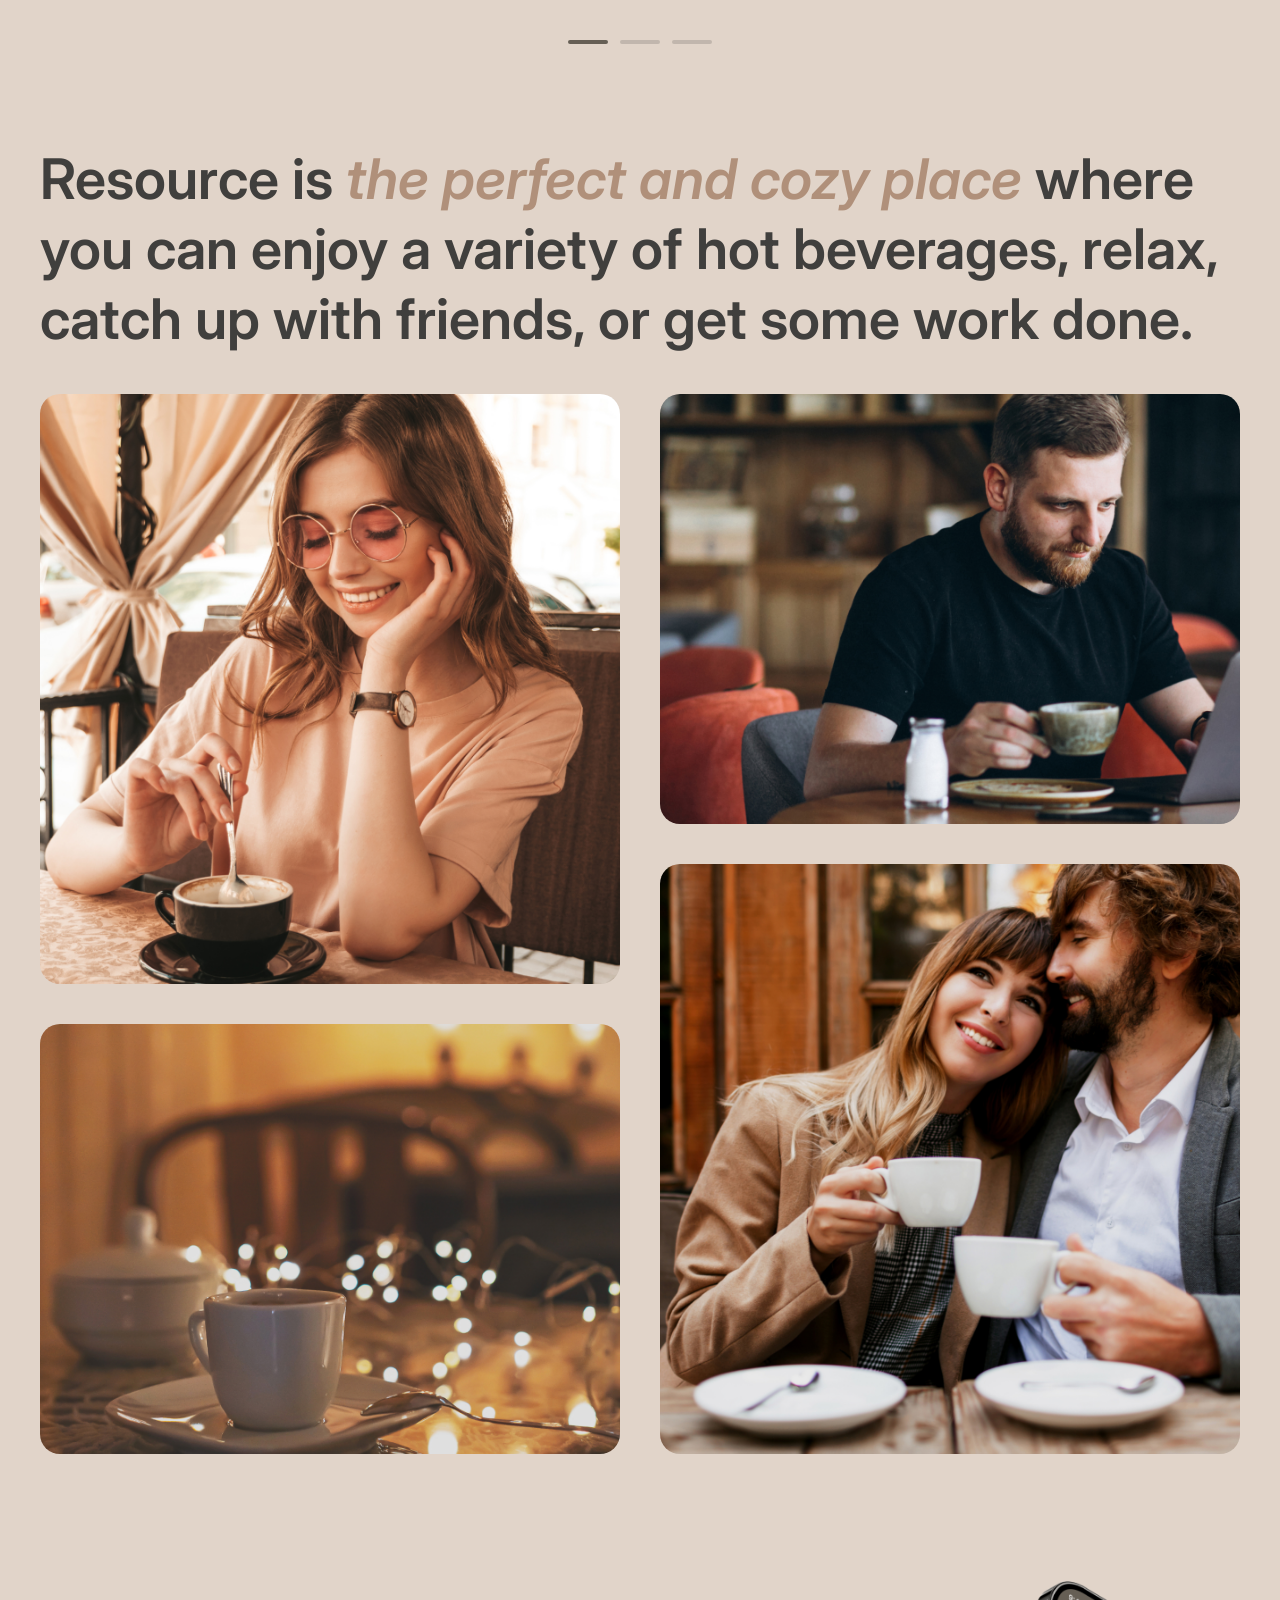
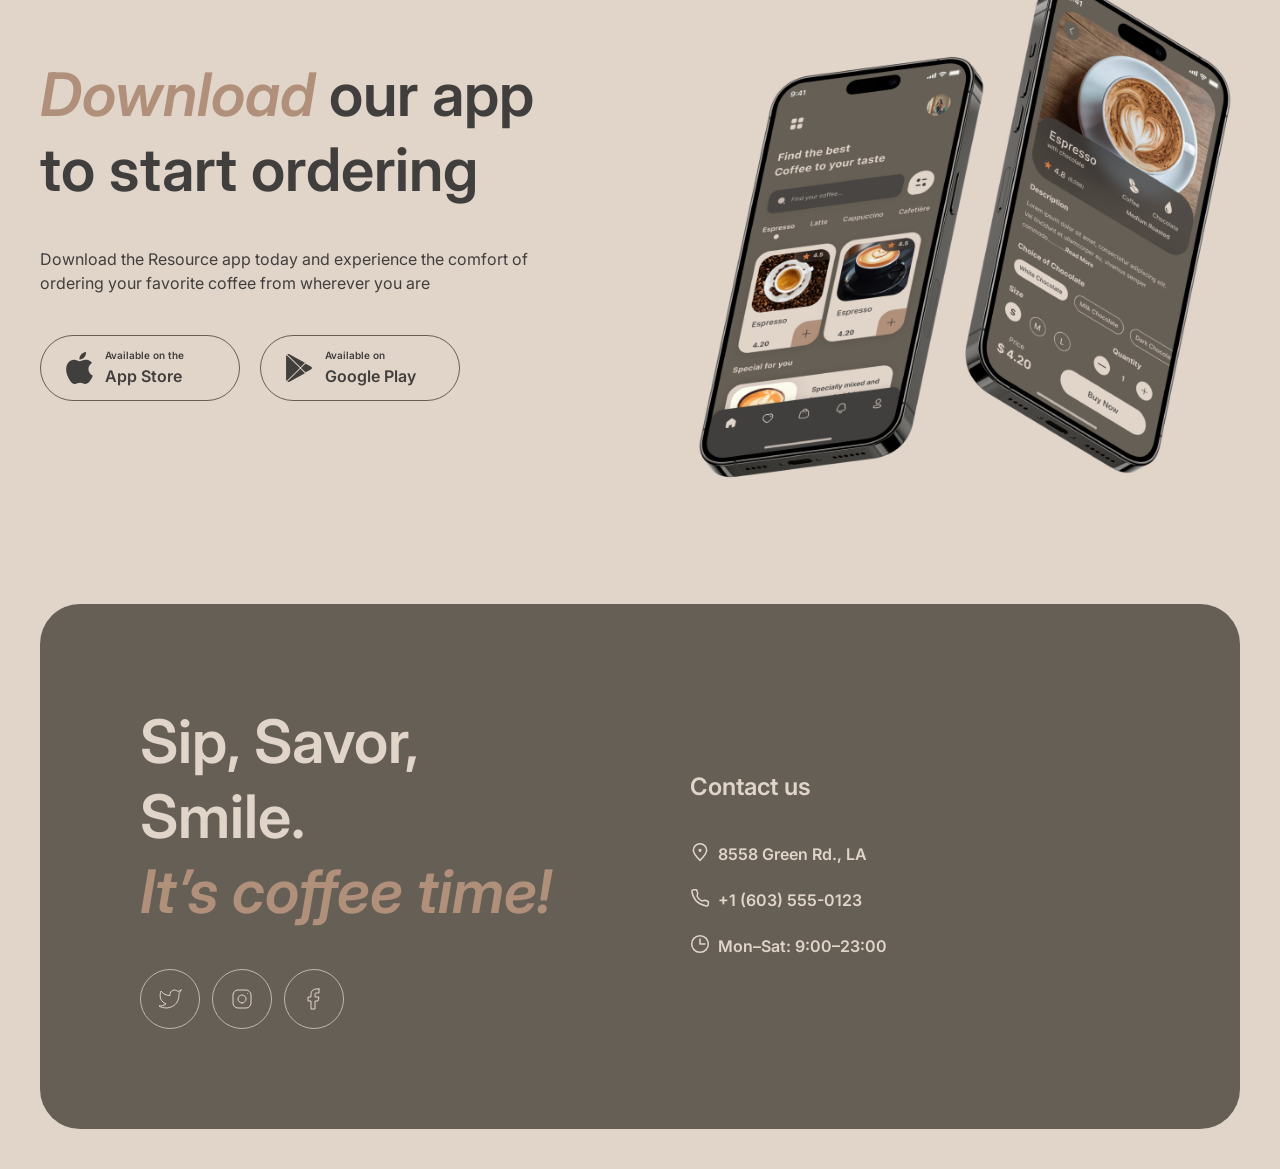
==== commit 2f53e07c: "fix: use svg icons from assets/icons insted of svg tags in html" ====
--- a/index.html
+++ b/index.html
@@ -16,6 +16,7 @@
     <link rel="stylesheet" href="css/base.css">
     <link rel="stylesheet" href="css/components.css">
     <link rel="stylesheet" href="css/layout.css">
+    <script src="js/theme.js"></script>
   </head>
   <body>
     <header class="header">
@@ -32,28 +33,16 @@
             <li><a class="link" href="#contacts">Contact us</a></li>
           </ul>
           <ul class="nav__catalog">
-            <li><a class="link" href="menu.html">Menu <svg class="icon icon--coffee-cup" viewBox="0 0 20 20" fill="none" aria-hidden="true" focusable="false">
-              <path d="M14.1667 9.76667V11.6667C14.1667 14.8883 11.555 17.5 8.33333 17.5C5.11167 17.5 2.5 14.8883 2.5 11.6667V9.76667C2.5 9.4353 2.76863 9.16667 3.1 9.16667H13.5667C13.898 9.16667 14.1667 9.4353 14.1667 9.76667Z" stroke="currentColor" stroke-width="1.5" stroke-linecap="round" stroke-linejoin="round"/>
-              <path d="M10 7.5C10 6.66667 10.5952 5.83333 11.7857 5.83333C13.1007 5.83333 14.1667 4.76734 14.1667 3.45238V2.91667" stroke="currentColor" stroke-width="1.5" stroke-linecap="round" stroke-linejoin="round"/>
-              <path d="M6.66667 7.5V7.08333C6.66667 5.70262 7.78595 4.58333 9.16667 4.58333C10.0871 4.58333 10.8333 3.83714 10.8333 2.91667V2.5" stroke="currentColor" stroke-width="1.5" stroke-linecap="round" stroke-linejoin="round"/>
-              <path d="M13.3333 9.16667H15.4167C16.5673 9.16667 17.5 10.0994 17.5 11.25C17.5 12.4006 16.5673 13.3333 15.4167 13.3333H14.1667" stroke="currentColor" stroke-width="1.5" stroke-linecap="round" stroke-linejoin="round"/>
-            </svg></a></li>
+            <li><a class="link" href="menu.html">Menu <span class="icon icon--coffee-cup" aria-hidden="true"></span></a></li>
           </ul>
         </nav>
         <label class="theme-switch header__theme-switch">
           <input class="theme-switch__input visually-hidden" id="theme-toggle" type="checkbox" role="switch" aria-label="Dark theme">
-          <span class="theme-switch__option theme-switch__option--light"><svg class="icon icon--sun" viewBox="0 0 36 36" fill="none" aria-hidden="true" focusable="false">
-            <path d="M17 10V8C17 7.45 17.45 7 18 7C18.55 7 19 7.45 19 8V10C19 10.55 18.55 11 18 11C17.45 11 17 10.55 17 10ZM24.36 13.05L25.77 11.63C26.16 11.24 26.16 10.61 25.77 10.22C25.38 9.83 24.75 9.83 24.36 10.22L22.95 11.64C22.56 12.03 22.56 12.66 22.95 13.05C23.34 13.44 23.97 13.44 24.36 13.05ZM28 17H26C25.45 17 25 17.45 25 18C25 18.55 25.45 19 26 19H28C28.55 19 29 18.55 29 18C29 17.45 28.55 17 28 17ZM18 25C17.45 25 17 25.45 17 26V28C17 28.55 17.45 29 18 29C18.55 29 19 28.55 19 28V26C19 25.45 18.55 25 18 25ZM11.64 13.05L10.22 11.64C9.83 11.25 9.83 10.61 10.22 10.23C10.61 9.85 11.25 9.84 11.63 10.23L13.04 11.64C13.43 12.03 13.43 12.67 13.04 13.05C12.65 13.43 12.02 13.44 11.64 13.05ZM22.95 22.95C22.56 23.34 22.56 23.98 22.95 24.36L24.36 25.77C24.75 26.16 25.39 26.16 25.77 25.77C26.16 25.38 26.16 24.74 25.77 24.36L24.36 22.95C23.98 22.56 23.34 22.56 22.95 22.95ZM8 19H10C10.55 19 11 18.55 11 18C11 17.45 10.55 17 10 17H8C7.45 17 7 17.45 7 18C7 18.55 7.45 19 8 19ZM11.64 25.78L13.05 24.37C13.44 23.98 13.44 23.34 13.05 22.96C12.66 22.58 12.02 22.57 11.64 22.96L10.23 24.37C9.84 24.76 9.84 25.4 10.23 25.78C10.61 26.17 11.25 26.17 11.64 25.78ZM18 12C14.69 12 12 14.69 12 18C12 21.31 14.69 24 18 24C21.31 24 24 21.31 24 18C24 14.69 21.31 12 18 12Z" fill="currentColor"/>
-          </svg></span>
-          <span class="theme-switch__option theme-switch__option--dark"><svg class="icon icon--moon" viewBox="0 0 36 36" fill="none" aria-hidden="true" focusable="false">
-            <path d="M18 9C13.03 9 9 13.03 9 18C9 22.97 13.03 27 18 27C22.97 27 27 22.97 27 18C27 17.54 26.96 17.08 26.9 16.64C25.92 18.01 24.32 18.9 22.5 18.9C19.52 18.9 17.1 16.48 17.1 13.5C17.1 11.69 17.99 10.08 19.36 9.1C18.92 9.04 18.46 9 18 9Z" fill="currentColor"/>
-          </svg></span>
+          <span class="theme-switch__option theme-switch__option--light"><span class="icon icon--sun" aria-hidden="true"></span></span>
+          <span class="theme-switch__option theme-switch__option--dark"><span class="icon icon--moon" aria-hidden="true"></span></span>
         </label>
         <button class="burger-button header__burger" type="button" aria-label="Open menu">
-          <svg class="icon icon--burger" viewBox="0 0 17.5 9.5" fill="none" aria-hidden="true" focusable="false">
-            <path d="M0.75 0.75H16.75" stroke="currentColor" stroke-width="1.5" stroke-linecap="round" stroke-linejoin="round"/>
-            <path d="M0.75 8.75H16.75" stroke="currentColor" stroke-width="1.5" stroke-linecap="round" stroke-linejoin="round"/>
-          </svg>
+          <span class="icon icon--burger" aria-hidden="true"></span>
         </button>
       </div>
     </header>
@@ -68,12 +57,7 @@
                 With its inviting atmosphere and delicious coffee options, the Coffee House Resource is a popular
                 destination for coffee lovers and those seeking a warm and inviting space to enjoy their favorite beverage.
               </p>
-              <a class="button button--primary" href="menu.html">Menu<svg class="icon icon--coffee-cup" viewBox="0 0 20 20" fill="none" aria-hidden="true" focusable="false">
-                <path d="M14.1667 9.76667V11.6667C14.1667 14.8883 11.555 17.5 8.33333 17.5C5.11167 17.5 2.5 14.8883 2.5 11.6667V9.76667C2.5 9.4353 2.76863 9.16667 3.1 9.16667H13.5667C13.898 9.16667 14.1667 9.4353 14.1667 9.76667Z" stroke="currentColor" stroke-width="1.5" stroke-linecap="round" stroke-linejoin="round"/>
-                <path d="M10 7.5C10 6.66667 10.5952 5.83333 11.7857 5.83333C13.1007 5.83333 14.1667 4.76734 14.1667 3.45238V2.91667" stroke="currentColor" stroke-width="1.5" stroke-linecap="round" stroke-linejoin="round"/>
-                <path d="M6.66667 7.5V7.08333C6.66667 5.70262 7.78595 4.58333 9.16667 4.58333C10.0871 4.58333 10.8333 3.83714 10.8333 2.91667V2.5" stroke="currentColor" stroke-width="1.5" stroke-linecap="round" stroke-linejoin="round"/>
-                <path d="M13.3333 9.16667H15.4167C16.5673 9.16667 17.5 10.0994 17.5 11.25C17.5 12.4006 16.5673 13.3333 15.4167 13.3333H14.1667" stroke="currentColor" stroke-width="1.5" stroke-linecap="round" stroke-linejoin="round"/>
-              </svg></a>
+              <a class="button button--primary" href="menu.html">Menu<span class="icon icon--coffee-cup" aria-hidden="true"></span></a>
             </div>
           </div>
         </div>
@@ -84,9 +68,7 @@
           <h2 class="section__title">Choose your <span class="accent">favorite</span> coffee</h2>
           <div class="slider">
             <button class="icon-button slider__arrow" type="button" aria-label="Previous slide">
-              <svg class="icon icon--arrow-left" viewBox="0 0 24 24" fill="none" aria-hidden="true" focusable="false">
-                <path d="M18.5 12H6M12 18L6 12L12 6" stroke="currentColor" stroke-linecap="round" stroke-linejoin="round"/>
-              </svg>
+              <span class="icon icon--arrow-left" aria-hidden="true"></span>
             </button>
             <div class="slider__viewport">
               <ul class="slider__track">
@@ -123,9 +105,7 @@
               </ul>
             </div>
             <button class="icon-button slider__arrow" type="button" aria-label="Next slide">
-              <svg class="icon icon--arrow-right" viewBox="0 0 24 24" fill="none" aria-hidden="true" focusable="false">
-                <path d="M6 12H18.5M12.5 18L18.5 12L12.5 6" stroke="currentColor" stroke-linecap="round" stroke-linejoin="round"/>
-              </svg>
+              <span class="icon icon--arrow-right" aria-hidden="true"></span>
             </button>
           </div>
           <div class="slider-controls slider__controls">
@@ -172,19 +152,11 @@
             <p>Download the Resource app today and experience the comfort of ordering your favorite coffee from wherever you are</p>
             <div class="mobile-app__buttons">
               <a class="store-button" href="https://www.apple.com/app-store/" target="_blank" rel="noopener noreferrer">
-                <span class="store-button__icon-box"><svg class="icon icon--app-store" viewBox="0 0 26.4093 31.6485" fill="none" aria-hidden="true" focusable="false">
-                  <path d="M22.0578 16.8306C22.0209 12.8323 25.4156 10.8871 25.5708 10.7966C23.6483 8.06361 20.6684 7.69021 19.6213 7.66043C17.1185 7.40364 14.6909 9.12057 13.4159 9.12057C12.1156 9.12057 10.1523 7.68524 8.03638 7.72742C5.31352 7.76836 2.76624 9.30541 1.36919 11.6922C-1.51399 16.5589 0.636305 23.7107 3.39861 27.6446C4.7804 29.5711 6.39503 31.7223 8.50843 31.6466C10.576 31.5635 11.3483 30.3614 13.8435 30.3614C16.3157 30.3614 17.0409 31.6466 19.1963 31.5982C21.4153 31.5635 22.8124 29.6629 24.1458 27.719C25.7426 25.5108 26.3839 23.3361 26.4093 23.2245C26.3572 23.2071 22.0998 21.6229 22.0578 16.8306Z" fill="currentColor"/>
-                  <path d="M17.9863 5.07263C19.0983 3.71671 19.8592 1.872 19.648 0C18.0384 0.0694711 16.0256 1.08549 14.8664 2.41164C13.8409 3.58025 12.9248 5.49566 13.1615 7.29695C14.9695 7.42845 16.8259 6.40747 17.9863 5.07263Z" fill="currentColor"/>
-                </svg></span>
+                <span class="store-button__icon-box"><span class="icon icon--app-store" aria-hidden="true"></span></span>
                 <span class="store-button__text"><span class="store-button__caption">Available on the</span>App Store</span>
               </a>
               <a class="store-button" href="https://play.google.com/store" target="_blank" rel="noopener noreferrer">
-                <span class="store-button__icon-box"><svg class="icon icon--google-play" viewBox="0 0 24.2747 26.2347" fill="none" aria-hidden="true" focusable="false">
-                  <path d="M0.457762 25.1123C0.167804 24.8164 0 24.3556 0 23.7589V2.47515C0 1.87846 0.167804 1.4177 0.457762 1.12176L0.529326 1.0568L12.7618 12.9787V13.2602L0.529326 25.1821L0.457762 25.1123Z" fill="currentColor"/>
-                  <path d="M18.3154 9.00273L14.2424 12.9787V13.2602L18.3203 17.2362L18.4116 17.1844L23.241 14.5053C24.6192 13.745 24.6192 12.4939 23.241 11.7288L18.4116 9.05446L18.3154 9.00273V9.00273Z" fill="currentColor"/>
-                  <path d="M17.672 8.31411L13.5027 12.3791L1.19868 0.381428C1.65644 -0.087748 2.40293 -0.144291 3.25182 0.324885L17.672 8.31411" fill="currentColor"/>
-                  <path d="M17.672 17.9247L3.25182 25.9139C2.40293 26.3783 1.65644 26.3217 1.19868 25.8526L13.5027 13.8597L17.672 17.9247Z" fill="currentColor"/>
-                </svg></span>
+                <span class="store-button__icon-box"><span class="icon icon--google-play" aria-hidden="true"></span></span>
                 <span class="store-button__text"><span class="store-button__caption">Available on</span>Google Play</span>
               </a>
             </div>
@@ -202,25 +174,17 @@
             <ul class="footer__socials">
               <li>
                 <a class="social-link" href="https://x.com" target="_blank" rel="noopener noreferrer" aria-label="Twitter">
-                  <svg class="icon icon--twitter" viewBox="0 0 24 24" fill="none" aria-hidden="true" focusable="false">
-                    <path d="M23 3.01006C23 3.01006 20.9821 4.20217 19.86 4.54006C19.2577 3.84757 18.4573 3.35675 17.567 3.13398C16.6767 2.91122 15.7395 2.96725 14.8821 3.29451C14.0247 3.62177 13.2884 4.20446 12.773 4.96377C12.2575 5.72309 11.9877 6.62239 12 7.54006V8.54006C10.2426 8.58562 8.50127 8.19587 6.93101 7.4055C5.36074 6.61513 4.01032 5.44869 3 4.01006C3 4.01006 -1 13.0101 8 17.0101C5.94053 18.408 3.48716 19.109 1 19.0101C10 24.0101 21 19.0101 21 7.51006C20.9991 7.23151 20.9723 6.95365 20.92 6.68006C21.9406 5.67355 23 3.01006 23 3.01006Z" stroke="currentColor" stroke-linecap="round" stroke-linejoin="round"/>
-                  </svg>
+                  <span class="icon icon--twitter" aria-hidden="true"></span>
                 </a>
               </li>
               <li>
                 <a class="social-link" href="https://www.instagram.com" target="_blank" rel="noopener noreferrer" aria-label="Instagram">
-                  <svg class="icon icon--instagram" viewBox="0 0 24 24" fill="none" aria-hidden="true" focusable="false">
-                    <path d="M12 16C14.2091 16 16 14.2091 16 12C16 9.79086 14.2091 8 12 8C9.79086 8 8 9.79086 8 12C8 14.2091 9.79086 16 12 16Z" stroke="currentColor" stroke-linecap="round" stroke-linejoin="round"/>
-                    <path d="M3 16V8C3 5.23858 5.23858 3 8 3H16C18.7614 3 21 5.23858 21 8V16C21 18.7614 18.7614 21 16 21H8C5.23858 21 3 18.7614 3 16Z" stroke="currentColor"/>
-                    <path d="M17.5 6.51L17.51 6.49889" stroke="currentColor" stroke-linecap="round" stroke-linejoin="round"/>
-                  </svg>
+                  <span class="icon icon--instagram" aria-hidden="true"></span>
                 </a>
               </li>
               <li>
                 <a class="social-link" href="https://www.facebook.com" target="_blank" rel="noopener noreferrer" aria-label="Facebook">
-                  <svg class="icon icon--facebook" viewBox="0 0 24 24" fill="none" aria-hidden="true" focusable="false">
-                    <path d="M17 2H14C12.6739 2 11.4021 2.52678 10.4645 3.46447C9.52678 4.40215 9 5.67392 9 7V10H6V14H9V22H13V14H16L17 10H13V7C13 6.73478 13.1054 6.48043 13.2929 6.29289C13.4804 6.10536 13.7348 6 14 6H17V2Z" stroke="currentColor" stroke-linecap="round" stroke-linejoin="round"/>
-                  </svg>
+                  <span class="icon icon--facebook" aria-hidden="true"></span>
                 </a>
               </li>
             </ul>
@@ -231,22 +195,14 @@
               <ul class="footer__contacts-list">
                 <li>
                   <a class="link" href="https://www.google.com/maps/search/?api=1&amp;query=8558+Green+Rd.,+Los+Angeles" target="_blank" rel="noopener noreferrer">
-                    <svg class="icon icon--pin" viewBox="0 0 20 20" fill="none" aria-hidden="true" focusable="false">
-                      <path d="M16.6667 8.33333C16.6667 12.0152 10 18.3333 10 18.3333C10 18.3333 3.33333 12.0152 3.33333 8.33333C3.33333 4.65143 6.3181 1.66667 10 1.66667C13.6819 1.66667 16.6667 4.65143 16.6667 8.33333Z" stroke="currentColor" stroke-width="1.5"/>
-                      <path d="M10 9.16667C10.4602 9.16667 10.8333 8.79357 10.8333 8.33333C10.8333 7.8731 10.4602 7.5 10 7.5C9.53976 7.5 9.16667 7.8731 9.16667 8.33333C9.16667 8.79357 9.53976 9.16667 10 9.16667Z" fill="currentColor" stroke="currentColor" stroke-width="1.5" stroke-linecap="round" stroke-linejoin="round"/>
-                    </svg>8558 Green Rd., LA
+                    <span class="icon icon--pin" aria-hidden="true"></span>8558 Green Rd., LA
                   </a>
                 </li>
                 <li>
-                  <a class="link" href="tel:+16035550123"><svg class="icon icon--phone" viewBox="0 0 20 20" fill="none" aria-hidden="true" focusable="false">
-                    <path d="M15.0985 12.2517L11.6667 12.9167C9.34857 11.7532 7.91667 10.4167 7.08333 8.33333L7.72496 4.89158L6.5121 1.66667L3.72959 1.66667C2.60204 1.66667 1.71479 2.59962 1.90121 3.71165C2.299 6.08458 3.37244 10.0391 6.25 12.9167C9.27351 15.9402 13.5663 17.3318 16.1379 17.9288C17.2991 18.1984 18.3333 17.2908 18.3333 16.0988L18.3333 13.4844L15.0985 12.2517Z" stroke="currentColor" stroke-width="1.5" stroke-linecap="round" stroke-linejoin="round"/>
-                  </svg>+1 (603) 555-0123</a>
+                  <a class="link" href="tel:+16035550123"><span class="icon icon--phone" aria-hidden="true"></span>+1 (603) 555-0123</a>
                 </li>
                 <li>
-                  <span class="link footer__hours"><svg class="icon icon--clock" viewBox="0 0 20 20" fill="none" aria-hidden="true" focusable="false">
-                    <path d="M10 5L10 10L15 10" stroke="currentColor" stroke-width="1.5" stroke-linecap="round" stroke-linejoin="round"/>
-                    <path d="M10 18.3333C14.6024 18.3333 18.3333 14.6024 18.3333 10C18.3333 5.39763 14.6024 1.66667 10 1.66667C5.39763 1.66667 1.66667 5.39763 1.66667 10C1.66667 14.6024 5.39763 18.3333 10 18.3333Z" stroke="currentColor" stroke-width="1.5" stroke-linecap="round" stroke-linejoin="round"/>
-                  </svg>Mon–Sat: 9:00–23:00</span>
+                  <span class="link footer__hours"><span class="icon icon--clock" aria-hidden="true"></span>Mon–Sat: 9:00–23:00</span>
                 </li>
               </ul>
             </address>
--- a/css/tokens.css
+++ b/css/tokens.css
@@ -61,6 +61,7 @@
 }
 
 /* Dark theme */
+:root[data-theme="dark"],
 :root:has(#theme-toggle:checked) {
   --text-primary: #e1d4c9;
   --text-inverse: #e1d4c9;
--- a/css/components.css
+++ b/css/components.css
@@ -5,6 +5,70 @@
   flex-shrink: 0;
   width: var(--icon-size);
   height: var(--icon-size);
+  background-color: currentColor;
+  mask-position: center;
+  mask-size: contain;
+  mask-repeat: no-repeat;
+}
+
+.icon--app-store {
+  mask-image: url("../assets/icons/app-store.svg");
+}
+
+.icon--arrow-left {
+  mask-image: url("../assets/icons/arrow-left.svg");
+}
+
+.icon--arrow-right {
+  mask-image: url("../assets/icons/arrow-right.svg");
+}
+
+.icon--burger {
+  mask-image: url("../assets/icons/burger.svg");
+}
+
+.icon--clock {
+  mask-image: url("../assets/icons/clock.svg");
+}
+
+.icon--coffee-cup {
+  mask-image: url("../assets/icons/coffee-cup.svg");
+}
+
+.icon--facebook {
+  mask-image: url("../assets/icons/facebook.svg");
+}
+
+.icon--google-play {
+  mask-image: url("../assets/icons/google-play.svg");
+}
+
+.icon--instagram {
+  mask-image: url("../assets/icons/instagram.svg");
+}
+
+.icon--moon {
+  mask-image: url("../assets/icons/moon.svg");
+}
+
+.icon--phone {
+  mask-image: url("../assets/icons/phone.svg");
+}
+
+.icon--pin {
+  mask-image: url("../assets/icons/pin.svg");
+}
+
+.icon--refresh {
+  mask-image: url("../assets/icons/refresh.svg");
+}
+
+.icon--sun {
+  mask-image: url("../assets/icons/sun.svg");
+}
+
+.icon--twitter {
+  mask-image: url("../assets/icons/twitter.svg");
 }
 
 .icon--coffee-cup,
@@ -241,14 +305,30 @@
     background-color var(--transition);
 }
 
-.theme-switch__input:not(:checked) ~ .theme-switch__option--light,
-.theme-switch__input:checked ~ .theme-switch__option--dark {
+.theme-switch__option--light {
   color: var(--text-inverse);
   background-color: var(--text-accent);
 }
 
-.theme-switch:hover .theme-switch__input:not(:checked) ~ .theme-switch__option--dark,
-.theme-switch:hover .theme-switch__input:checked ~ .theme-switch__option--light {
+.theme-switch:hover .theme-switch__option--dark {
+  color: var(--text-inverse);
+  background-color: var(--background-container);
+}
+
+:root[data-theme="dark"] .theme-switch__option--light,
+:root:has(#theme-toggle:checked) .theme-switch__option--light {
+  color: var(--text-primary);
+  background-color: transparent;
+}
+
+:root[data-theme="dark"] .theme-switch__option--dark,
+:root:has(#theme-toggle:checked) .theme-switch__option--dark {
+  color: var(--text-inverse);
+  background-color: var(--text-accent);
+}
+
+:root[data-theme="dark"] .theme-switch:hover .theme-switch__option--light,
+:root:has(#theme-toggle:checked) .theme-switch:hover .theme-switch__option--light {
   color: var(--text-inverse);
   background-color: var(--background-container);
 }
@@ -263,7 +343,7 @@
   display: inline-flex;
   align-items: center;
   gap: var(--space-8);
-  padding: var(--space-8) var(--space-16) var(--space-8) var(--space-8);
+  padding: calc(var(--space-8) - 1px) calc(var(--space-16) - 1px) calc(var(--space-8) - 1px) calc(var(--space-8) - 1px);
   font: var(--action-link-button);
   color: var(--text-primary);
   border: 1px solid var(--border-primary);
@@ -311,7 +391,7 @@
 }
 
 .slider-control--active {
-  background-color: var(--background-container);
+  background-color: var(--border-inverse);
 }
 
 .card {
--- a/css/layout.css
+++ b/css/layout.css
@@ -13,13 +13,20 @@
 .logo {
   grid-column: 1;
   grid-row: 1;
+  transition: opacity var(--transition);
+}
+
+.logo:hover {
+  opacity: 0.7;
 }
 
 .logo__image--dark,
+:root[data-theme="dark"] .logo__image--light,
 :root:has(#theme-toggle:checked) .logo__image--light {
   display: none;
 }
 
+:root[data-theme="dark"] .logo__image--dark,
 :root:has(#theme-toggle:checked) .logo__image--dark {
   display: block;
 }
@@ -263,12 +270,53 @@
   height: auto;
 }
 
+.menu__offer {
+  display: flex;
+  flex-direction: column;
+  align-items: center;
+  gap: var(--space-40);
+  margin-bottom: var(--space-40);
+}
+
+.menu__title {
+  max-width: 800px;
+  font: var(--heading-2);
+  text-align: center;
+}
+
+.menu__tabs {
+  display: flex;
+  flex-wrap: wrap;
+  justify-content: center;
+  gap: var(--space-16);
+}
+
+.menu__grid {
+  display: grid;
+  grid-template-columns: repeat(auto-fill, minmax(280px, 1fr));
+  gap: var(--space-40);
+}
+
+.menu__more {
+  display: none;
+}
+
 @media (max-width: 1024px) {
   .footer__inner {
     flex-direction: column;
     align-items: stretch;
     padding: var(--space-100) var(--space-60);
   }
+
+  .mobile-app__inner {
+    flex-direction: column;
+    align-items: stretch;
+  }
+
+  .mobile-app__image {
+    align-self: center;
+    width: 100%;
+  }
 }
 
 @media (max-width: 900px) {
@@ -281,6 +329,34 @@
   }
 }
 
+@media (max-width: 768px) {
+  .hero__inner {
+    padding: var(--space-100) var(--space-60);
+  }
+
+  .about__gallery {
+    grid-template-columns: 1fr;
+  }
+
+  .about__photo--extra {
+    display: none;
+  }
+
+  .menu__grid {
+    grid-template-columns: repeat(auto-fill, 310px);
+    justify-content: center;
+  }
+
+  .menu__item:nth-child(n + 5) {
+    display: none;
+  }
+
+  .menu__more {
+    display: flex;
+    margin: var(--space-40) auto 0;
+  }
+}
+
 @media (max-width: 600px) {
   .header__inner {
     column-gap: var(--space-12);
@@ -290,4 +366,28 @@
     gap: var(--space-40);
     padding: var(--space-60) var(--space-16);
   }
-}
+
+  .hero__inner {
+    padding: var(--space-60) var(--space-16);
+  }
+
+  .hero__offer {
+    max-width: none;
+  }
+
+  .slider__arrow {
+    display: none;
+  }
+
+  .mobile-app__inner {
+    gap: var(--space-40);
+  }
+
+  .mobile-app__buttons {
+    flex-direction: column;
+  }
+
+  .menu__tabs {
+    gap: var(--space-8);
+  }
+}
